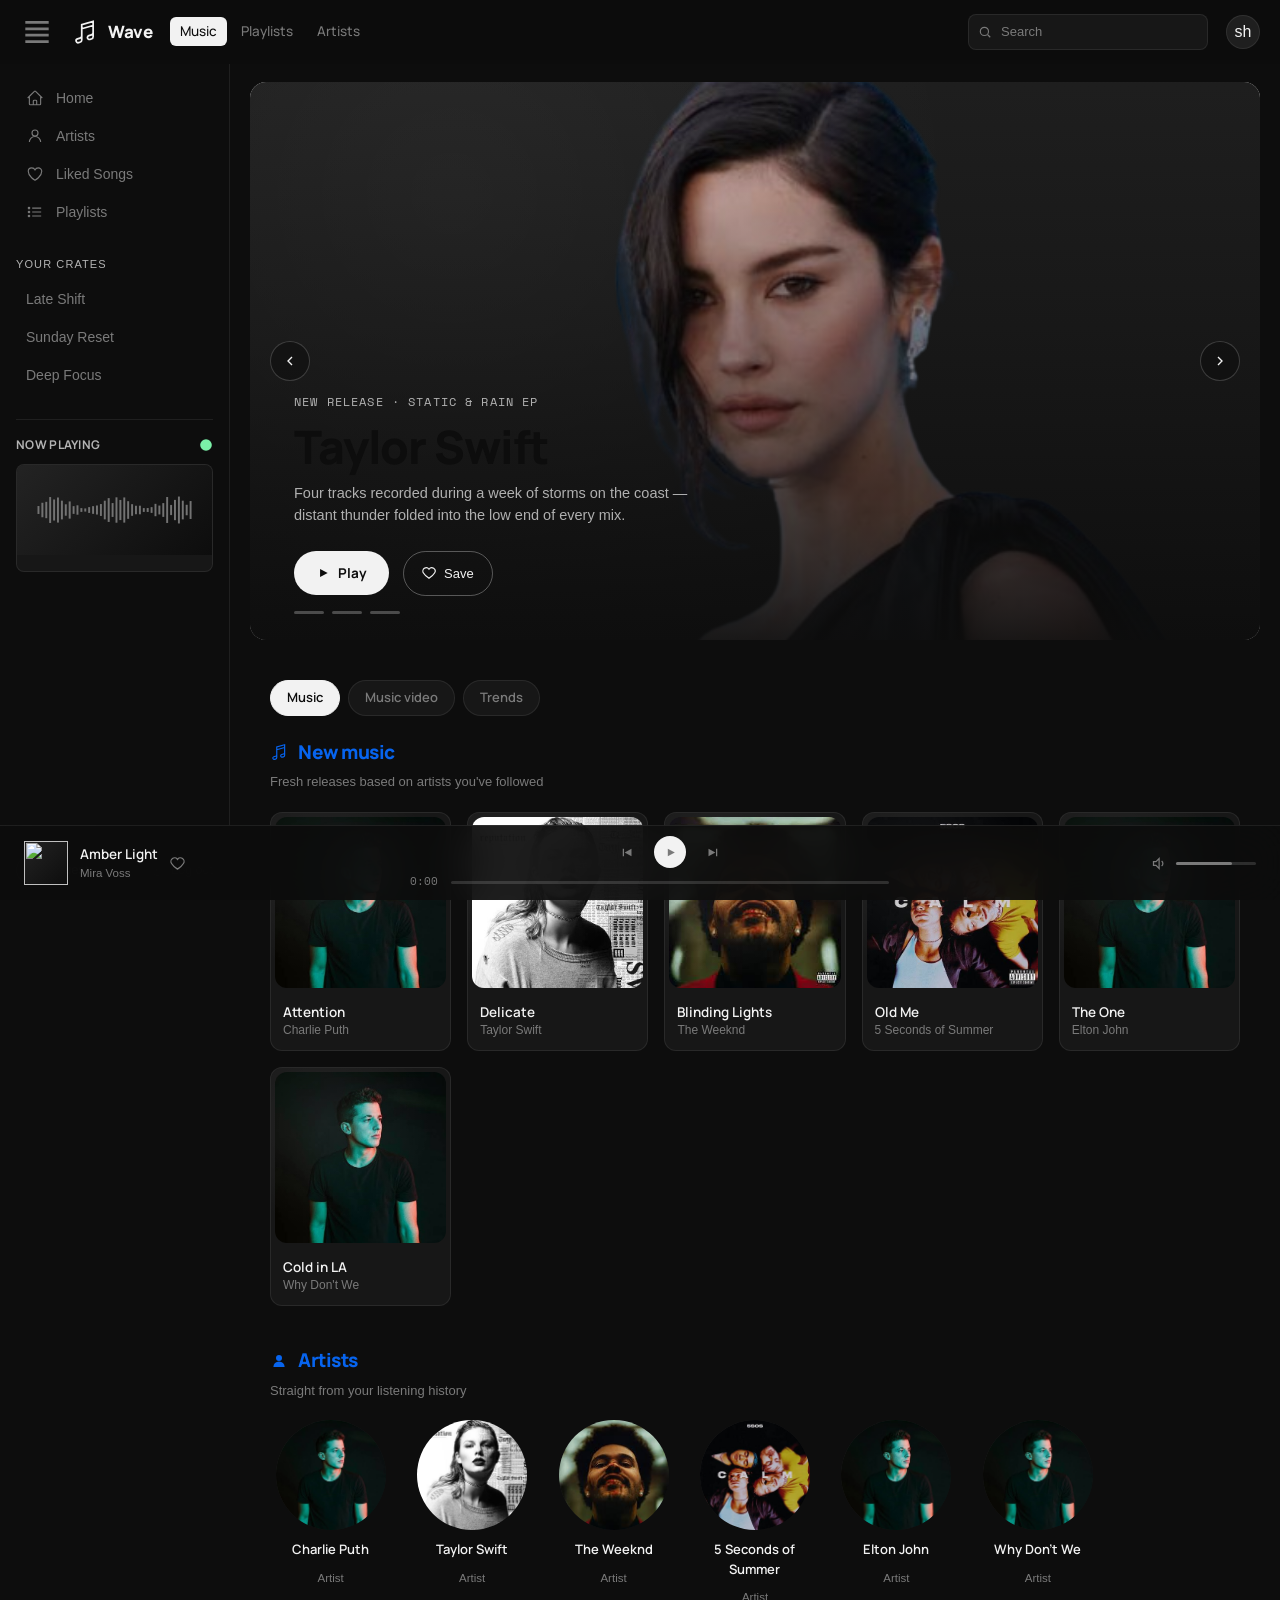
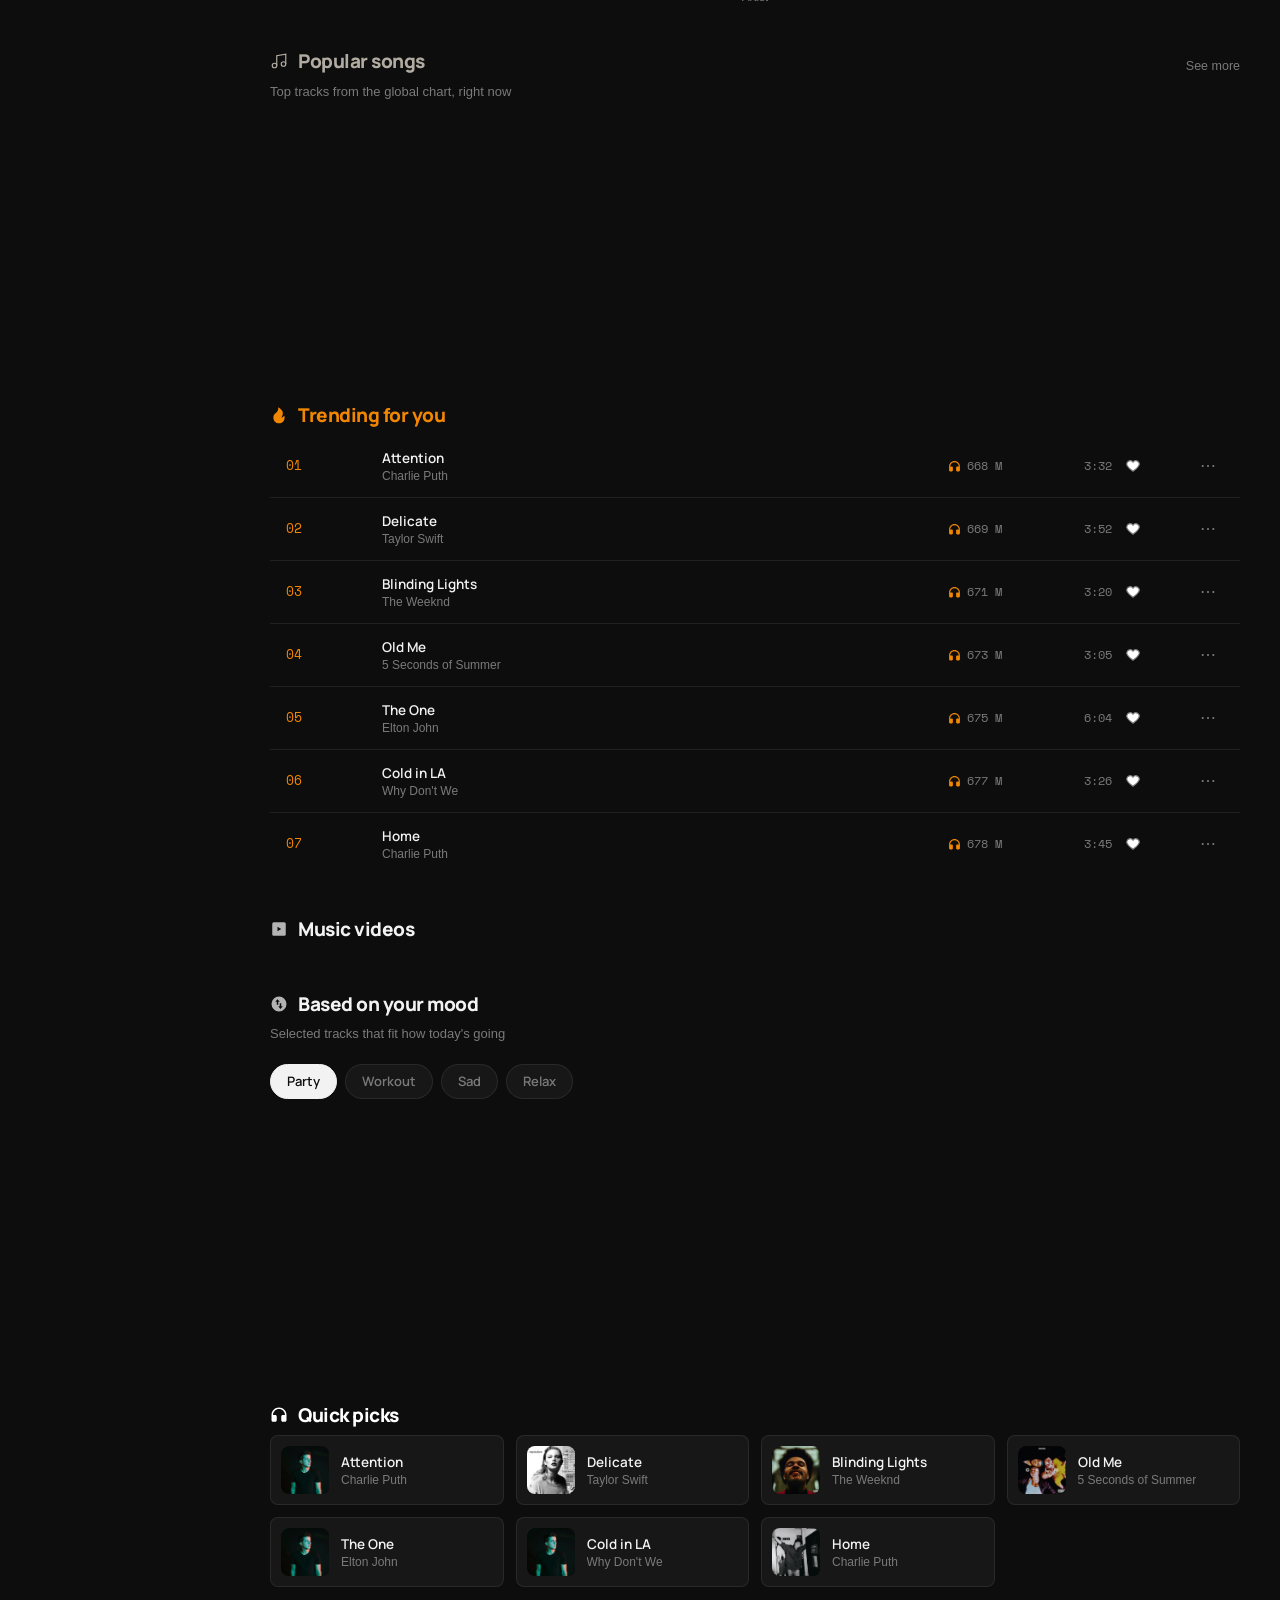
==== index.html @ 9d874ff7 "player bar" ====
<!DOCTYPE html>
<html lang="en">
<head>
<meta charset="UTF-8">
<meta name="viewport" content="width=device-width, initial-scale=1.0">
<title>Wave — music player</title>
<link rel="preconnect" href="https://fonts.googleapis.com">
<link rel="preconnect" href="https://fonts.gstatic.com" crossorigin>
<link href="https://fonts.googleapis.com/css2?family=Manrope:wght@400;500;600;700;800&family=Space+Mono:wght@400;500&display=swap" rel="stylesheet">
<link rel="stylesheet" href="stylesheet/out.css">
</head>
<body>

<header class="topbar" id="topbar">
  <button class="hamburger cursor-pointer" id="hamburger" aria-label="Toggle sidebar">
    <svg viewBox="0 0 24 24" fill="none" stroke="currentColor" stroke-width="2"><path d="M3.75 5.25h16.5m-16.5 4.5h16.5m-16.5 4.5h16.5m-16.5 4.5h16.5"/></svg>
  </button>
  <div class="brand">
    <svg class="brand-mark" viewBox="0 0 24 24" fill="none" stroke="currentColor" stroke-width="1.6"><path d="m9 9 10.5-3m0 6.553v3.75a2.25 2.25 0 0 1-1.632 2.163l-1.32.377a1.803 1.803 0 1 1-.99-3.467l2.31-.66a2.25 2.25 0 0 0 1.632-2.163Zm0 0V2.25L9 5.25v10.303m0 0v3.75a2.25 2.25 0 0 1-1.632 2.163l-1.32.377a1.803 1.803 0 0 1-.99-3.467l2.31-.66A2.25 2.25 0 0 0 9 15.553Z"/></svg>
    <span class="brand-name">Wave</span>
  </div>
  <!-- /////mian navabar -->
  <nav class="main-nav">
       <ul class="w-full h-full flex gap-1">
              <li class="navItems is-active"><a >Music</a></li>
              <li class="navItems"><a >Playlists</a></li>
              <li class="navItems"><a href="#artists" >Artists</a></li>
       </ul>
  </nav>

<!-- /////searchbar  -->
  <div class="searchbar">
    <svg viewBox="0 0 24 24" fill="none" stroke="currentColor" stroke-width="2"><circle cx="11" cy="11" r="7"/><path d="M21 21l-4.3-4.3"/></svg>
    <input type="text" placeholder="Search" id="inp">
  </div>
  <button class="avatar-btn" aria-label="Account">sh</button>
</header>

<div class="app side-collapsed" id="app">
  <aside class="side">
    <nav class="side-nav">
      <a href="#" class="side-item">
        <svg viewBox="0 0 24 24" fill="none" stroke="currentColor" stroke-width="1.5"><path d="m2.25 12 8.954-8.955c.44-.439 1.152-.439 1.591 0L21.75 12M4.5 9.75v10.125c0 .621.504 1.125 1.125 1.125H9.75v-4.875c0-.621.504-1.125 1.125-1.125h2.25c.621 0 1.125.504 1.125 1.125V21h4.125c.621 0 1.125-.504 1.125-1.125V9.75M8.25 21h8.25"/></svg>
        Home
      </a>
      <a href="#artists" class="side-item">
        <svg viewBox="0 0 24 24" fill="none" stroke="currentColor" stroke-width="1.5"><circle cx="12" cy="8" r="4"/><path d="M4.5 20.1a7.5 7.5 0 0115 0"/></svg>
        Artists
      </a>
      <a href="#" class="side-item">
        <svg viewBox="0 0 24 24" fill="none" stroke="currentColor" stroke-width="1.5"><path d="M21 8.25c0-2.485-2.099-4.5-4.688-4.5-1.935 0-3.597 1.126-4.312 2.733-.715-1.607-2.377-2.733-4.313-2.733C5.1 3.75 3 5.765 3 8.25c0 7.22 9 12 9 12s9-4.78 9-12Z"/></svg>
        Liked songs
      </a>
      <a href="#" class="side-item">
        <svg viewBox="0 0 24 24" fill="none" stroke="currentColor" stroke-width="1.5"><path d="M8.25 6.75h12M8.25 12h12m-12 5.25h12"/><circle cx="4" cy="6.75" r="1"/><circle cx="4" cy="12" r="1"/><circle cx="4" cy="17.25" r="1"/></svg>
        Playlists
      </a>
    </nav>

    <div>
      <div class="side-label">Your crates</div>
      <nav class="side-nav">
        <a href="#" class="side-item">Late Shift</a>
        <a href="#" class="side-item">Sunday Reset</a>
        <a href="#" class="side-item">Deep Focus</a>
      </nav>
    </div>

    <div class="nowPlaying">
      <div class="nowPlaying-head">
        <span>Now playing</span>
        <svg viewBox="0 0 24 24" fill="currentColor" class="status"><circle cx="12" cy="12" r="10"/></svg>
      </div>
      <div class="nowPlaying-card">
        <figure class="nowPlaying-cover cover-1 ">
              <div class="gif">
                     <img src="images/playGif.gif" alt="" class="w-full h-full">
              </div>
              <!-- now playing im goes here -->
        </figure>
        <div class="nowPlaying-caption">
          <div class="caption-track" id="nowPlaying-track"></div>
          <div class="caption-artist" id="nowPlaying-artist"></div>
        </div>
      </div>
    </div>

    <div class="account-row">
      <div class="account-user"><span class="account-dot"></span> Guest</div>
      <button class="logout-btn">
        <svg viewBox="0 0 24 24" fill="none" stroke="currentColor" stroke-width="1.5"><path d="M15.75 9V5.25A2.25 2.25 0 0013.5 3h-6a2.25 2.25 0 00-2.25 2.25v13.5A2.25 2.25 0 007.5 21h6a2.25 2.25 0 002.25-2.25V15M12 9l-3 3m0 0 3 3m-3-3h12.75"/></svg>
        Log out
      </button>
    </div>
  </aside>

  <div class="content">

    <!-- HERO SLIDER #^%$$&%*^&()(*&^%$#@875847906498683045893859543#$#$#$#%$#$%#%$#%$#$%#$%#%$#$%#%$#%$#%##%$#%$#$%$%$%$^%$^%^) -->
    <section class="hero" id="hero" aria-roledescription="carousel">
      <div class="slide is-active" data-slide="0">
        <figure class="slide-art">
              <img class="artImg">
        </figure>
        <div class="slide-body">
          <div class="slide-eyebrow">Featured · Nocturne Sessions</div>
          <h1 class="slide-title">Mira Voss</h1>
          <p class="slide-desc">Six tracks built for the hour after everyone else has gone quiet — warm synth pads, tape hiss, and a voice that barely rises above a whisper.</p>
          <div class="slide-actions">
            <button class="slide-play" data-play-hero="0">
              <svg viewBox="0 0 24 24" fill="currentColor"><path d="M7 5l13 7-13 7z"/></svg>
              Play
            </button>
            <button class="slide-secondary">
              <svg viewBox="0 0 24 24" fill="none" stroke="currentColor" stroke-width="2"><path d="M12 21s-7-4.6-9.5-9A5.5 5.5 0 0112 5.5 5.5 5.5 0 0121.5 12c-2.5 4.4-9.5 9-9.5 9z"/></svg>
              Save
            </button>
          </div>
        </div>
      </div>

      <div class="slide" data-slide="1">
        <figure class="slide-art">
              <img class="artImg">
        </figure>
        <div class="slide-body">
          <div class="slide-eyebrow">New release · Static &amp; Rain EP</div>
          <h1 class="slide-title">Hollow Coast</h1>
          <p class="slide-desc">Four tracks recorded during a week of storms on the coast — distant thunder folded into the low end of every mix.</p>
          <div class="slide-actions">
            <button class="slide-play" data-play-hero="1">
              <svg viewBox="0 0 24 24" fill="currentColor"><path d="M7 5l13 7-13 7z"/></svg>
              Play
            </button>
            <button class="slide-secondary">
              <svg viewBox="0 0 24 24" fill="none" stroke="currentColor" stroke-width="2"><path d="M12 21s-7-4.6-9.5-9A5.5 5.5 0 0112 5.5 5.5 5.5 0 0121.5 12c-2.5 4.4-9.5 9-9.5 9z"/></svg>
              Save
            </button>
          </div>
        </div>
      </div>

      <div class="slide" data-slide="2">
        <figure class="slide-art">
                <img class="artImg" src="" alt="">
        </figure>
        <div class="slide-body">
          <div class="slide-eyebrow">Charting · Slow Burn</div>
          <h1 class="slide-title">Juno Prentice</h1>
          <p class="slide-desc">Three weeks at the top of the late-night chart, carried by a chorus built entirely from a single held note.</p>
          <div class="slide-actions">
            <button class="slide-play" data-play-hero="2">
              <svg viewBox="0 0 24 24" fill="currentColor"><path d="M7 5l13 7-13 7z"/></svg>
              Play
            </button>
            <button class="slide-secondary">
              <svg viewBox="0 0 24 24" fill="none" stroke="currentColor" stroke-width="2"><path d="M12 21s-7-4.6-9.5-9A5.5 5.5 0 0112 5.5 5.5 5.5 0 0121.5 12c-2.5 4.4-9.5 9-9.5 9z"/></svg>
              Save
            </button>
          </div>
        </div>
      </div>

      <button class="slider-arrow prev" id="slide-prev" aria-label="Previous slide">
        <svg viewBox="0 0 24 24" fill="none" stroke="currentColor" stroke-width="2"><path d="M15 18l-6-6 6-6"/></svg>
      </button>
      <button class="slider-arrow next" id="slide-next" aria-label="Next slide">
        <svg viewBox="0 0 24 24" fill="none" stroke="currentColor" stroke-width="2"><path d="M9 18l6-6-6-6"/></svg>
      </button>

      <div class="slider-dots" id="slide-dots"></div>
    </section>

    <!-- NEW MUSIC _+_+_+_+_+_+_+_++_+_+_++_+_+_+_+_+)_()&(&*)_(*)(^*&*)_^*&  _+_+_+_+_+_+_+_++_+_+_++_+_+_+_+_+)_()&(&*)_(*)(^*&*)_^*& -->
    <section class="sec" id="newMusic">
      <div class="chip-row">
        <button class="chip is-active">Music</button>
        <button class="chip">Music video</button>
        <button class="chip">Trends</button>
      </div>
      <div class="sec-head">
        <h2 class="sec-title text-[#0764EE]">
          <svg viewBox="0 0 24 24" fill="none" stroke="#0764EE" stroke-width="1.6"><path d="m9 9 10.5-3m0 6.553v3.75a2.25 2.25 0 0 1-1.632 2.163l-1.32.377a1.803 1.803 0 1 1-.99-3.467l2.31-.66a2.25 2.25 0 0 0 1.632-2.163Zm0 0V2.25L9 5.25v10.303m0 0v3.75a2.25 2.25 0 0 1-1.632 2.163l-1.32.377a1.803 1.803 0 0 1-.99-3.467l2.31-.66A2.25 2.25 0 0 0 9 15.553Z"/></svg>
          New music
        </h2>
      </div>
      <p class="sec-sub">Fresh releases based on artists you've followed</p>
      <div class="grid-cards" id="newMusicGrid"></div>
    </section>

    <!--ARTISTS  _+_+_+_+_+_+_+_++_+_+_++_+_+_+_+_+)_()&(&*)_(*)(^*&*)_^*&  _+_+_+_+_+_+_+_++_+_+_++_+_+_+_+_+)_()&(&*)_(*)(^*&*)_^*& -->
    <section class="sec" id="artists">
      <div class="sec-head">
        <h2 class="sec-title text-[#0764EE]">
          <svg viewBox="0 0 24 24" fill="#0764EE"><circle cx="12" cy="8" r="4"/><path d="M4.5 20.1a7.5 7.5 0 0115 0"/></svg>
          Artists
        </h2>
      </div>
      <p class="sec-sub">Straight from your listening history</p>
      <div class="artist-grid" id="artistGrid"></div>
    </section>

    <!-- POPULAR SONGS _+_+_+_+_+_+_+_++_+_+_++_+_+_+_+_+)_()&(&*)_(*)(^*&*)_^*&  _+_+_+_+_+_+_+_++_+_+_++_+_+_+_+_+)_()&(&*)_(*)(^*&*)_^*& -->
    <section class="sec" id="popularSong">
      <div class="sec-head">
        <h2 class="sec-title text-[#B1ABA1]">
          <svg viewBox="0 0 24 24" fill="none" stroke="#B1ABA1" stroke-width="1.6"><path d="M9 18V5l12-2v13"/><circle cx="6" cy="18" r="3"/><circle cx="18" cy="16" r="3"/></svg>
          Popular songs
        </h2>
        <button class="see-more" id="seeMoreBtn">See more</button>
      </div>
      <p class="sec-sub">Top tracks from the global chart, right now</p>
      <div class="grid-cards" id="popularGrid"></div>
    </section>

    <!-- TRENDING _+_+_+_+_+_+_+_++_+_+_++_+_+_+_+_+)_()&(&*)_(*)(^*&*)_^*&  _+_+_+_+_+_+_+_++_+_+_++_+_+_+_+_+)_()&(&*)_(*)(^*&*)_^*& -->
    <section class="sec" id="trendingSongs">
      <div class="sec-head">
        <h2 class="sec-title text-[#F18602]">
          <svg viewBox="0 0 24 24" fill="#F18602"><path d="M12 23C16.1 23 19.5 19.6 19.5 15.5c0-.9-.2-1.6-.5-2.5-1.7 1.6-3 2.5-3.8 2.5 4-7 1.8-10-4.2-14 .5 5-2.8 7.3-4.1 8.5C5.4 11.4 4.5 13.3 4.5 15.5 4.5 19.6 7.9 23 12 23z"/></svg>
          Trending for you
        </h2>
      </div>
      <div class="trend-list" id="trendList"></div>
    </section>

    <!-- VIDEOS  _+_+_+_+_+_+_+_++_+_+_++_+_+_+_+_+)_()&(&*)_(*)(^*&*)_^*&  _+_+_+_+_+_+_+_++_+_+_++_+_+_+_+_+)_()&(&*)_(*)(^*&*)_^*&  -->
    <section class="sec" id="videos">
      <div class="sec-head">
        <h2 class="sec-title">
          <svg viewBox="0 0 24 24" fill="currentColor"><rect x="3" y="3" width="18" height="18" rx="2"/><path d="M10 9l5 3-5 3z" fill="var(--color-ink)"/></svg>
          Music videos
        </h2>
      </div>
      <div class="grid-cards" id="videoGrid"></div>
    </section>

    <!--  MOOD  _+_+_+_+_+_+_+_++_+_+_++_+_+_+_+_+)_()&(&*)_(*)(^*&*)_^*&  _+_+_+_+_+_+_+_++_+_+_++_+_+_+_+_+)_()&(&*)_(*)(^*&*)_^*& -->
    <section class="sec" id="moodBased">
      <div class="sec-head">
        <h2 class="sec-title">
          <svg viewBox="0 0 24 24" fill="currentColor"><path d="M12 22a10 10 0 100-20 10 10 0 000 20zM7 9l3-3.5L13 9h-2v4H9V9H7zm10 6l-3 3.5L11 15h2v-4h2v4h2z"/></svg>
          Based on your mood
        </h2>
      </div>
      <p class="sec-sub">Selected tracks that fit how today's going</p>
      <div class="chip-row">
        <button class="chip is-active">Party</button>
        <button class="chip">Workout</button>
        <button class="chip">Sad</button>
        <button class="chip">Relax</button>
      </div>
      <div class="grid-cards" id="moodGrid"></div>
    </section>

    <!--  QUICK PICKS  _+_+_+_+_+_+_+_++_+_+_++_+_+_+_+_+)_()&(&*)_(*)(^*&*)_^*&  _+_+_+_+_+_+_+_++_+_+_++_+_+_+_+_+)_()&(&*)_(*)(^*&*)_^*& -->
    <section class="sec" id="quickPicks">
      <div class="sec-head">
        <h2 class="sec-title text-white">
          <svg viewBox="0 0 24 24" fill="white"><path d="M12 4C7.6 4 4 7.6 4 12H7c1.1 0 2 .9 2 2v5c0 1.1-.9 2-2 2H4c-1.1 0-2-.9-2-2v-7C2 6.5 6.5 2 12 2s10 4.5 10 10v7c0 1.1-.9 2-2 2h-3c-1.1 0-2-.9-2-2v-5c0-1.1.9-2 2-2h3c0-4.4-3.6-8-8-8z"/></svg>
          Quick picks
        </h2>
      </div>
      <div class="pick-row" id="pickRow"></div>
    </section>

    <!-- ================= ALBUMS ================= -->
    <!-- <section class="sec" id="albums" style="padding-bottom:2.5rem;">
      <div class="sec-head">
        <h2 class="sec-title">
          <svg viewBox="0 0 24 24" fill="currentColor"><circle cx="12" cy="12" r="10"/><circle cx="12" cy="12" r="3" fill="var(--color-ink)"/></svg>
          Albums for you
        </h2>
      </div>
      <div class="hscroll" id="albumRow"></div>
    </section> -->


    <!-- ////////search section  _+_+_+_+_+_+_+_++_+_+_++_+_+_+_+_+)_()&(&*)_(*)(^*&*)_^*&  _+_+_+_+_+_+_+_++_+_+_++_+_+_+_+_+)_()&(&*)_(*)(^*&*)_^*&  -->
    <section class="sec" id="searchSection">
        <div class="sec-head">
    <h2 class="sec-title">Search results</h2>
  </div>
  <div class="grid-cards" id="searchSectionGrid"></div>
    </section>
  </div>
</div>

<!-- PLAYER BAR  _+_+_+_+_+_+_+_++_+_+_++_+_+_+_+_+)_()&(&*)_(*)(^*&*)_^*&  _+_+_+_+_+_+_+_++_+_+_++_+_+_+_+_+)_()&(&*)_(*)(^*&*)_^*& -->
<div class="player-bar">
  <div class="pb-track">
    <figure class="pb-cover cover-1" id="pb-cover">
       <img src="" alt="" class="w-full h-full object-cover" id="playerImg">
    </figure>
    <div class="pb-meta">
      <div class="pb-title" id="pb-title">Amber Light</div>
      <div class="pb-artist" id="pb-artist">Mira Voss</div>
    </div>
    <button class="pb-like" id="pb-like" aria-label="Like">
      <svg viewBox="0 0 24 24" fill="none" stroke="currentColor" stroke-width="2"><path d="M12 21s-7-4.6-9.5-9A5.5 5.5 0 0112 5.5 5.5 5.5 0 0121.5 12c-2.5 4.4-9.5 9-9.5 9z"/></svg>
    </button>
  </div>

  <div class="pb-center">
    <div class="pb-buttons">
      <button id="pb-prev" aria-label="Previous"><svg viewBox="0 0 24 24" fill="currentColor"><path d="M6 6h2v12H6zM20 6L9 12l11 6z"/></svg></button>
      <button class="pb-play" id="pb-play" aria-label="Play"><svg id="pb-play-icon" viewBox="0 0 24 24" fill="currentColor"><path d="M7 5l13 7-13 7z"/></svg></button>
      <button id="pb-next" aria-label="Next"><svg viewBox="0 0 24 24" fill="currentColor"><path d="M18 6h-2v12h2zM4 6l11 6L4 18z"/></svg></button>
    </div>
    <!-- //seek bar  -->
    <div class="pb-seek">
      <span class="pb-time" id="pb-elapsed">0:00</span>
      <div class="pb-bar" id="pb-bar"><div class="pb-bar-fill" id="pb-bar-fill"></div></div>
      <span class="pb-time end" id="pb-duration"></span>
    </div>
  </div>

  <div class="pb-volume">
    <svg viewBox="0 0 24 24" fill="none" stroke="currentColor" stroke-width="2"><path d="M4 9v6h4l5 5V4L8 9z"/><path d="M17 8a5 5 0 010 8"/></svg>
    <div class="pb-vol-bar" id="vol-bar"><div class="pb-vol-fill" id="vol-fill"></div></div>
  </div>
</div>

<script src="js/script.js"></script>
</body>
</html>
---- stylesheet/out.css ----
/*! tailwindcss v4.2.2 | MIT License | https://tailwindcss.com */
@layer properties;
@layer theme, base, components, utilities;
@layer theme {
  :root, :host {
    --font-sans: ui-sans-serif, system-ui, sans-serif, "Apple Color Emoji",
      "Segoe UI Emoji", "Segoe UI Symbol", "Noto Color Emoji";
    --font-mono: "Space Mono", monospace;
    --color-green-300: oklch(87.1% 0.15 154.449);
    --color-gray-800: oklch(27.8% 0.033 256.848);
    --color-black: #000;
    --color-white: #fff;
    --spacing: 0.25rem;
    --text-xs: 0.75rem;
    --text-xs--line-height: calc(1 / 0.75);
    --text-sm: 0.875rem;
    --text-sm--line-height: calc(1.25 / 0.875);
    --font-weight-medium: 500;
    --font-weight-semibold: 600;
    --font-weight-bold: 700;
    --font-weight-extrabold: 800;
    --tracking-tight: -0.025em;
    --tracking-wide: 0.025em;
    --tracking-widest: 0.1em;
    --radius-md: 0.375rem;
    --radius-lg: 0.5rem;
    --radius-xl: 0.75rem;
    --radius-2xl: 1rem;
    --ease-in-out: cubic-bezier(0.4, 0, 0.2, 1);
    --blur-xl: 24px;
    --default-font-family: var(--font-sans);
    --default-mono-font-family: var(--font-mono);
    --color-ink: #0d0d0d;
    --color-panel: #171717;
    --color-panel-2: #1f1f1f;
    --color-paper: #f2f2f2;
    --color-mist: #b3b3b3;
    --color-fog: #7a7a7a;
  }
}
@layer base {
  *, ::after, ::before, ::backdrop, ::file-selector-button {
    box-sizing: border-box;
    margin: 0;
    padding: 0;
    border: 0 solid;
  }
  html, :host {
    line-height: 1.5;
    -webkit-text-size-adjust: 100%;
    tab-size: 4;
    font-family: var(--default-font-family, ui-sans-serif, system-ui, sans-serif, "Apple Color Emoji", "Segoe UI Emoji", "Segoe UI Symbol", "Noto Color Emoji");
    font-feature-settings: var(--default-font-feature-settings, normal);
    font-variation-settings: var(--default-font-variation-settings, normal);
    -webkit-tap-highlight-color: transparent;
  }
  hr {
    height: 0;
    color: inherit;
    border-top-width: 1px;
  }
  abbr:where([title]) {
    -webkit-text-decoration: underline dotted;
    text-decoration: underline dotted;
  }
  h1, h2, h3, h4, h5, h6 {
    font-size: inherit;
    font-weight: inherit;
  }
  a {
    color: inherit;
    -webkit-text-decoration: inherit;
    text-decoration: inherit;
  }
  b, strong {
    font-weight: bolder;
  }
  code, kbd, samp, pre {
    font-family: var(--default-mono-font-family, ui-monospace, SFMono-Regular, Menlo, Monaco, Consolas, "Liberation Mono", "Courier New", monospace);
    font-feature-settings: var(--default-mono-font-feature-settings, normal);
    font-variation-settings: var(--default-mono-font-variation-settings, normal);
    font-size: 1em;
  }
  small {
    font-size: 80%;
  }
  sub, sup {
    font-size: 75%;
    line-height: 0;
    position: relative;
    vertical-align: baseline;
  }
  sub {
    bottom: -0.25em;
  }
  sup {
    top: -0.5em;
  }
  table {
    text-indent: 0;
    border-color: inherit;
    border-collapse: collapse;
  }
  :-moz-focusring {
    outline: auto;
  }
  progress {
    vertical-align: baseline;
  }
  summary {
    display: list-item;
  }
  ol, ul, menu {
    list-style: none;
  }
  img, svg, video, canvas, audio, iframe, embed, object {
    display: block;
    vertical-align: middle;
  }
  img, video {
    max-width: 100%;
    height: auto;
  }
  button, input, select, optgroup, textarea, ::file-selector-button {
    font: inherit;
    font-feature-settings: inherit;
    font-variation-settings: inherit;
    letter-spacing: inherit;
    color: inherit;
    border-radius: 0;
    background-color: transparent;
    opacity: 1;
  }
  :where(select:is([multiple], [size])) optgroup {
    font-weight: bolder;
  }
  :where(select:is([multiple], [size])) optgroup option {
    padding-inline-start: 20px;
  }
  ::file-selector-button {
    margin-inline-end: 4px;
  }
  ::placeholder {
    opacity: 1;
  }
  @supports (not (-webkit-appearance: -apple-pay-button))  or (contain-intrinsic-size: 1px) {
    ::placeholder {
      color: currentcolor;
      @supports (color: color-mix(in lab, red, red)) {
        color: color-mix(in oklab, currentcolor 50%, transparent);
      }
    }
  }
  textarea {
    resize: vertical;
  }
  ::-webkit-search-decoration {
    -webkit-appearance: none;
  }
  ::-webkit-date-and-time-value {
    min-height: 1lh;
    text-align: inherit;
  }
  ::-webkit-datetime-edit {
    display: inline-flex;
  }
  ::-webkit-datetime-edit-fields-wrapper {
    padding: 0;
  }
  ::-webkit-datetime-edit, ::-webkit-datetime-edit-year-field, ::-webkit-datetime-edit-month-field, ::-webkit-datetime-edit-day-field, ::-webkit-datetime-edit-hour-field, ::-webkit-datetime-edit-minute-field, ::-webkit-datetime-edit-second-field, ::-webkit-datetime-edit-millisecond-field, ::-webkit-datetime-edit-meridiem-field {
    padding-block: 0;
  }
  ::-webkit-calendar-picker-indicator {
    line-height: 1;
  }
  :-moz-ui-invalid {
    box-shadow: none;
  }
  button, input:where([type="button"], [type="reset"], [type="submit"]), ::file-selector-button {
    appearance: button;
  }
  ::-webkit-inner-spin-button, ::-webkit-outer-spin-button {
    height: auto;
  }
  [hidden]:where(:not([hidden="until-found"])) {
    display: none !important;
  }
}
@layer utilities {
  .relative {
    position: relative;
  }
  .static {
    position: static;
  }
  .end {
    inset-inline-end: var(--spacing);
  }
  .right-0 {
    right: calc(var(--spacing) * 0);
  }
  .bottom-0 {
    bottom: calc(var(--spacing) * 0);
  }
  .container {
    width: 100%;
    @media (width >= 40rem) {
      max-width: 40rem;
    }
    @media (width >= 48rem) {
      max-width: 48rem;
    }
    @media (width >= 64rem) {
      max-width: 64rem;
    }
    @media (width >= 80rem) {
      max-width: 80rem;
    }
    @media (width >= 96rem) {
      max-width: 96rem;
    }
  }
  .flex {
    display: flex;
  }
  .size-6 {
    width: calc(var(--spacing) * 6);
    height: calc(var(--spacing) * 6);
  }
  .h-full {
    height: 100%;
  }
  .w-full {
    width: 100%;
  }
  .translate-0 {
    --tw-translate-x: calc(var(--spacing) * 0);
    --tw-translate-y: calc(var(--spacing) * 0);
    translate: var(--tw-translate-x) var(--tw-translate-y);
  }
  .cursor-pointer {
    cursor: pointer;
  }
  .items-center {
    align-items: center;
  }
  .justify-center {
    justify-content: center;
  }
  .gap-1 {
    gap: calc(var(--spacing) * 1);
  }
  .overflow-hidden {
    overflow: hidden;
  }
  .rounded-full {
    border-radius: calc(infinity * 1px);
  }
  .rounded-lg {
    border-radius: var(--radius-lg);
  }
  .rounded-none {
    border-radius: 0;
  }
  .rounded-xl {
    border-radius: var(--radius-xl);
  }
  .bg-black\/80 {
    background-color: color-mix(in srgb, #000 80%, transparent);
    @supports (color: color-mix(in lab, red, red)) {
      background-color: color-mix(in oklab, var(--color-black) 80%, transparent);
    }
  }
  .bg-ink\/80 {
    background-color: color-mix(in srgb, #0d0d0d 80%, transparent);
    @supports (color: color-mix(in lab, red, red)) {
      background-color: color-mix(in oklab, var(--color-ink) 80%, transparent);
    }
  }
  .object-cover {
    object-fit: cover;
  }
  .text-\[\#0764EE\] {
    color: #0764EE;
  }
  .text-\[\#B1ABA1\] {
    color: #B1ABA1;
  }
  .text-\[\#F18602\] {
    color: #F18602;
  }
  .text-white {
    color: var(--color-white);
  }
}
@layer base {
  @font-face {
    font-family: "Manrope";
    src: local("Manrope");
  }
  @font-face {
    font-family: "Space Mono";
    src: local("Space Mono");
  }
  body {
    font-family: "Manrope", sans-serif;
    background-color: var(--color-ink);
    color: var(--color-paper);
  }
}
@layer utilities {
  .row {
    display: flex;
    width: 100%;
    flex-wrap: wrap;
  }
}
@layer components {
  .topbar {
    position: fixed;
    top: calc(var(--spacing) * 0);
    left: calc(var(--spacing) * 0);
    z-index: 100;
    display: flex;
    height: calc(var(--spacing) * 16);
    width: 100%;
    align-items: center;
    gap: calc(var(--spacing) * 4.5);
    border-bottom-style: var(--tw-border-style);
    border-bottom-width: 1px;
    border-color: transparent;
    background-color: color-mix(in srgb, #0d0d0d 70%, transparent);
    @supports (color: color-mix(in lab, red, red)) {
      background-color: color-mix(in oklab, var(--color-ink) 70%, transparent);
    }
    padding-inline: calc(var(--spacing) * 5);
    --tw-backdrop-blur: blur(var(--blur-xl));
    -webkit-backdrop-filter: var(--tw-backdrop-blur,) var(--tw-backdrop-brightness,) var(--tw-backdrop-contrast,) var(--tw-backdrop-grayscale,) var(--tw-backdrop-hue-rotate,) var(--tw-backdrop-invert,) var(--tw-backdrop-opacity,) var(--tw-backdrop-saturate,) var(--tw-backdrop-sepia,);
    backdrop-filter: var(--tw-backdrop-blur,) var(--tw-backdrop-brightness,) var(--tw-backdrop-contrast,) var(--tw-backdrop-grayscale,) var(--tw-backdrop-hue-rotate,) var(--tw-backdrop-invert,) var(--tw-backdrop-opacity,) var(--tw-backdrop-saturate,) var(--tw-backdrop-sepia,);
    --tw-duration: 200ms;
    transition-duration: 200ms;
  }
  .topbar.is-scrolled {
    border-color: color-mix(in srgb, #fff 8%, transparent);
    @supports (color: color-mix(in lab, red, red)) {
      border-color: color-mix(in oklab, var(--color-white) 8%, transparent);
    }
    background-color: color-mix(in srgb, oklch(27.8% 0.033 256.848) 10%, transparent);
    @supports (color: color-mix(in lab, red, red)) {
      background-color: color-mix(in oklab, var(--color-gray-800) 10%, transparent);
    }
  }
  .brand {
    display: flex;
    flex-shrink: 0;
    align-items: center;
    gap: calc(var(--spacing) * 2.5);
  }
  .brand-mark {
    height: calc(var(--spacing) * 6.5);
    width: calc(var(--spacing) * 6.5);
    color: var(--color-paper);
  }
  .brand-name {
    font-size: 17px;
    --tw-font-weight: var(--font-weight-extrabold);
    font-weight: var(--font-weight-extrabold);
    --tw-tracking: var(--tracking-tight);
    letter-spacing: var(--tracking-tight);
  }
  .hamburger {
    display: flex;
    height: calc(var(--spacing) * 8.5);
    width: calc(var(--spacing) * 8.5);
    align-items: center;
    justify-content: center;
    border-radius: var(--radius-lg);
    color: var(--color-fog);
    --tw-duration: 150ms;
    transition-duration: 150ms;
    &:hover {
      @media (hover: hover) {
        background-color: color-mix(in srgb, #fff 6%, transparent);
        @supports (color: color-mix(in lab, red, red)) {
          background-color: color-mix(in oklab, var(--color-white) 6%, transparent);
        }
      }
    }
    &:hover {
      @media (hover: hover) {
        color: var(--color-paper);
      }
    }
  }
  .main-nav {
    display: none;
    align-items: center;
    justify-content: flex-start;
    @media (width >= 48rem) {
      display: flex;
    }
  }
  .navItems {
    cursor: pointer;
    border-radius: var(--radius-md);
    padding-inline: calc(var(--spacing) * 2.5);
    padding-block: calc(var(--spacing) * 1);
    font-size: 13.5px;
    --tw-font-weight: var(--font-weight-medium);
    font-weight: var(--font-weight-medium);
    color: var(--color-fog);
    &:hover {
      @media (hover: hover) {
        background-color: color-mix(in srgb, #fff 6%, transparent);
        @supports (color: color-mix(in lab, red, red)) {
          background-color: color-mix(in oklab, var(--color-white) 6%, transparent);
        }
      }
    }
    &:hover {
      @media (hover: hover) {
        color: var(--color-paper);
      }
    }
  }
  .is-active {
    background-color: var(--color-paper);
    color: var(--color-ink);
  }
  .searchbar {
    position: relative;
    margin-left: auto;
    display: none;
    width: calc(var(--spacing) * 60);
    @media (width >= 48rem) {
      display: block;
    }
  }
  .searchbar svg {
    position: absolute;
    top: calc(1 / 2 * 100%);
    left: calc(var(--spacing) * 2.5);
    height: calc(var(--spacing) * 3.5);
    width: calc(var(--spacing) * 3.5);
    --tw-translate-y: calc(calc(1 / 2 * 100%) * -1);
    translate: var(--tw-translate-x) var(--tw-translate-y);
    color: var(--color-fog);
  }
  .searchbar input {
    height: calc(var(--spacing) * 9);
    width: 100%;
    border-radius: var(--radius-lg);
    border-style: var(--tw-border-style);
    border-width: 1px;
    border-color: color-mix(in srgb, #fff 8%, transparent);
    @supports (color: color-mix(in lab, red, red)) {
      border-color: color-mix(in oklab, var(--color-white) 8%, transparent);
    }
    background-color: var(--color-panel);
    padding-right: calc(var(--spacing) * 3);
    padding-left: calc(var(--spacing) * 8);
    font-size: 13px;
    color: var(--color-paper);
    --tw-outline-style: none;
    outline-style: none;
    &::placeholder {
      color: var(--color-fog);
    }
    &:focus {
      border-color: color-mix(in srgb, #fff 25%, transparent);
      @supports (color: color-mix(in lab, red, red)) {
        border-color: color-mix(in oklab, var(--color-white) 25%, transparent);
      }
    }
  }
  .avatar-btn {
    height: calc(var(--spacing) * 8.5);
    width: calc(var(--spacing) * 8.5);
    flex-shrink: 0;
    border-radius: calc(infinity * 1px);
    border-style: var(--tw-border-style);
    border-width: 1px;
    border-color: color-mix(in srgb, #fff 8%, transparent);
    @supports (color: color-mix(in lab, red, red)) {
      border-color: color-mix(in oklab, var(--color-white) 8%, transparent);
    }
    background-color: var(--color-panel-2);
  }
  .app {
    display: flex;
    min-height: 100vh;
    padding-top: calc(var(--spacing) * 16);
  }
  .side {
    position: sticky;
    top: calc(var(--spacing) * 16);
    display: flex;
    height: calc(100vh - 64px);
    width: calc(var(--spacing) * 57.5);
    flex-shrink: 0;
    flex-direction: column;
    gap: calc(var(--spacing) * 6.5);
    border-right-style: var(--tw-border-style);
    border-right-width: 1px;
    border-color: color-mix(in srgb, #fff 8%, transparent);
    @supports (color: color-mix(in lab, red, red)) {
      border-color: color-mix(in oklab, var(--color-white) 8%, transparent);
    }
    padding: calc(var(--spacing) * 4);
    --tw-duration: 300ms;
    transition-duration: 300ms;
    --tw-ease: var(--ease-in-out);
    transition-timing-function: var(--ease-in-out);
  }
  .app.side-collapsed .side {
    margin-left: calc(var(--spacing) * -57.5);
    opacity: 0%;
  }
  @media (max-width: 900px) {
    .side {
      position: fixed;
      left: calc(var(--spacing) * 0);
      z-index: 90;
      margin-left: calc(var(--spacing) * -57.5);
      background-color: var(--color-ink);
      opacity: 0%;
    }
    .app.side-collapsed .side {
      margin-left: calc(var(--spacing) * 0);
      opacity: 100%;
    }
  }
  .side-nav {
    display: flex;
    flex-direction: column;
    gap: calc(var(--spacing) * 0.5);
  }
  .side-item {
    display: flex;
    align-items: center;
    gap: calc(var(--spacing) * 3);
    border-radius: var(--radius-lg);
    padding-inline: calc(var(--spacing) * 2.5);
    padding-block: calc(var(--spacing) * 2);
    font-size: var(--text-sm);
    line-height: var(--tw-leading, var(--text-sm--line-height));
    color: var(--color-fog);
    text-transform: capitalize;
    --tw-duration: 150ms;
    transition-duration: 150ms;
    &:hover {
      @media (hover: hover) {
        background-color: color-mix(in srgb, #fff 5%, transparent);
        @supports (color: color-mix(in lab, red, red)) {
          background-color: color-mix(in oklab, var(--color-white) 5%, transparent);
        }
      }
    }
    &:hover {
      @media (hover: hover) {
        color: var(--color-paper);
      }
    }
  }
  .side-item svg {
    height: calc(var(--spacing) * 4.5);
    width: calc(var(--spacing) * 4.5);
    flex-shrink: 0;
  }
  .side-label {
    margin-bottom: calc(var(--spacing) * 2);
    font-size: 11px;
    --tw-tracking: var(--tracking-widest);
    letter-spacing: var(--tracking-widest);
    color: var(--color-mist);
    text-transform: uppercase;
  }
  .account-row {
    margin-top: auto;
    display: flex;
    align-items: center;
    justify-content: space-between;
    border-top-style: var(--tw-border-style);
    border-top-width: 1px;
    border-color: color-mix(in srgb, #fff 8%, transparent);
    @supports (color: color-mix(in lab, red, red)) {
      border-color: color-mix(in oklab, var(--color-white) 8%, transparent);
    }
    padding-top: calc(var(--spacing) * 3.5);
  }
  .account-user {
    display: flex;
    align-items: center;
    gap: calc(var(--spacing) * 2.5);
    font-size: 13px;
  }
  .account-dot {
    height: calc(var(--spacing) * 7);
    width: calc(var(--spacing) * 7);
    border-radius: calc(infinity * 1px);
    border-style: var(--tw-border-style);
    border-width: 1px;
    border-color: color-mix(in srgb, #fff 10%, transparent);
    @supports (color: color-mix(in lab, red, red)) {
      border-color: color-mix(in oklab, var(--color-white) 10%, transparent);
    }
    background-color: var(--color-panel-2);
  }
  .logout-btn {
    display: flex;
    align-items: center;
    gap: calc(var(--spacing) * 1.5);
    font-size: 12.5px;
    color: var(--color-fog);
    --tw-duration: 150ms;
    transition-duration: 150ms;
    &:hover {
      @media (hover: hover) {
        color: var(--color-paper);
      }
    }
  }
  .logout-btn svg {
    height: calc(var(--spacing) * 3.5);
    width: calc(var(--spacing) * 3.5);
  }
  .nowPlaying {
    display: none;
    border-top-style: var(--tw-border-style);
    border-top-width: 1px;
    border-color: color-mix(in srgb, #fff 8%, transparent);
    @supports (color: color-mix(in lab, red, red)) {
      border-color: color-mix(in oklab, var(--color-white) 8%, transparent);
    }
    padding-top: calc(var(--spacing) * 4);
  }
  @media (min-width: 1100px) {
    .nowPlaying {
      display: block;
    }
  }
  .nowPlaying-head {
    margin-bottom: calc(var(--spacing) * 2.5);
    display: flex;
    align-items: center;
    justify-content: space-between;
    font-size: 12px;
    --tw-font-weight: var(--font-weight-bold);
    font-weight: var(--font-weight-bold);
    --tw-tracking: var(--tracking-wide);
    letter-spacing: var(--tracking-wide);
    color: var(--color-mist);
    text-transform: uppercase;
  }
  .nowPlaying-head svg {
    height: calc(var(--spacing) * 3.5);
    width: calc(var(--spacing) * 3.5);
  }
  .nowPlaying-card {
    overflow: hidden;
    border-radius: var(--radius-lg);
    border-style: var(--tw-border-style);
    border-width: 1px;
    border-color: color-mix(in srgb, #fff 8%, transparent);
    @supports (color: color-mix(in lab, red, red)) {
      border-color: color-mix(in oklab, var(--color-white) 8%, transparent);
    }
    background-color: var(--color-panel);
  }
  .nowPlaying-cover {
    position: relative;
    display: flex;
    height: calc(var(--spacing) * 22.5);
    align-items: center;
    justify-content: center;
    overflow: hidden;
    padding: calc(var(--spacing) * 0.5);
  }
  .nowPlayingImg {
    z-index: 12;
    height: 100%;
    width: 100%;
    border-radius: var(--radius-lg);
    object-fit: contain;
  }
  .gif {
    position: absolute;
    top: calc(var(--spacing) * 0);
    left: calc(var(--spacing) * 0);
    z-index: 10;
    display: flex;
    height: 100%;
    width: 100%;
    align-items: center;
    justify-content: center;
  }
  .nowPlaying-caption {
    padding-inline: calc(var(--spacing) * 2.5);
    padding-block: calc(var(--spacing) * 2);
  }
  .nowPlaying-caption .caption-track {
    font-size: 12.5px;
    --tw-font-weight: var(--font-weight-semibold);
    font-weight: var(--font-weight-semibold);
  }
  .nowPlaying-caption .caption-artist {
    font-size: 11px;
    color: var(--color-fog);
  }
  .on-off-navigator {
    fill: var(--color-green-300) !important;
  }
  .content {
    min-width: calc(var(--spacing) * 0);
    flex: 1;
    padding-bottom: calc(var(--spacing) * 27.5);
  }
  .hero {
    position: relative;
    margin-inline: calc(var(--spacing) * 5);
    margin-top: calc(var(--spacing) * 4.5);
    height: 62vh;
    max-height: calc(var(--spacing) * 140);
    min-height: calc(var(--spacing) * 105);
    overflow: hidden;
    border-radius: var(--radius-2xl);
  }
  .slide {
    position: absolute;
    inset: calc(var(--spacing) * 0);
    display: flex;
    align-items: flex-end;
    padding: calc(var(--spacing) * 11);
    opacity: 0%;
    transform: scale(1.03);
    transition: opacity 0.7s ease, transform 5s ease;
  }
  .slide.is-active {
    z-index: 2;
    opacity: 100%;
    transform: scale(1);
  }
  .slide-art {
    position: absolute;
    inset: calc(var(--spacing) * 0);
    z-index: calc(1 * -1);
    background-color: var(--color-panel);
  }
  .slide-art::after {
    content: "";
    position: absolute;
    inset: calc(var(--spacing) * 0);
    background: linear-gradient(0deg, rgba(13,13,13,0.94) 0%, rgba(13,13,13,0.4) 55%, rgba(13,13,13,0.05) 100%);
  }
  .slide[data-slide="0"] .slide-art {
    background: radial-gradient(circle at 75% 25%, #ffffff10, transparent 55%), var(--color-panel);
  }
  .slide[data-slide="1"] .slide-art {
    background: radial-gradient(circle at 20% 20%, #ffffff0d, transparent 55%), var(--color-panel-2);
  }
  .slide[data-slide="2"] .slide-art {
    background: radial-gradient(circle at 80% 80%, #ffffff14, transparent 55%), var(--color-ink);
  }
  .slide-body {
    max-width: calc(var(--spacing) * 140);
  }
  .slide-eyebrow {
    margin-bottom: calc(var(--spacing) * 3);
    font-family: var(--font-mono);
    font-size: 11.5px;
    --tw-tracking: var(--tracking-widest);
    letter-spacing: var(--tracking-widest);
    color: var(--color-mist);
    text-transform: uppercase;
  }
  .slide-title {
    margin-bottom: calc(var(--spacing) * 3);
    font-size: 46px;
    --tw-leading: 1.05;
    line-height: 1.05;
    --tw-font-weight: var(--font-weight-extrabold);
    font-weight: var(--font-weight-extrabold);
    --tw-tracking: var(--tracking-tight);
    letter-spacing: var(--tracking-tight);
  }
  .slide-desc {
    margin-bottom: calc(var(--spacing) * 6);
    max-width: calc(var(--spacing) * 110);
    font-size: 14.5px;
    color: color-mix(in srgb, #f2f2f2 70%, transparent);
    @supports (color: color-mix(in lab, red, red)) {
      color: color-mix(in oklab, var(--color-paper) 70%, transparent);
    }
  }
  .slide-actions {
    display: flex;
    align-items: center;
    gap: calc(var(--spacing) * 3.5);
  }
  .artImg {
    position: absolute;
    inset: calc(var(--spacing) * 0);
    height: 100%;
    width: 100%;
    object-fit: cover;
  }
  .slide-play {
    display: flex;
    cursor: pointer;
    align-items: center;
    gap: calc(var(--spacing) * 2);
    border-radius: calc(infinity * 1px);
    background-color: var(--color-paper);
    padding-inline: calc(var(--spacing) * 5.5);
    padding-block: calc(var(--spacing) * 3);
    font-size: 13.5px;
    --tw-font-weight: var(--font-weight-bold);
    font-weight: var(--font-weight-bold);
    color: var(--color-ink);
    --tw-duration: 300ms;
    transition-duration: 300ms;
    &:hover {
      @media (hover: hover) {
        scale: 1.04;
      }
    }
  }
  .slide-play svg, .slide-play img {
    height: calc(var(--spacing) * 3.5);
    width: calc(var(--spacing) * 3.5);
    border-radius: calc(infinity * 1px);
    object-fit: cover;
  }
  .slide-secondary {
    display: flex;
    align-items: center;
    gap: calc(var(--spacing) * 2);
    border-radius: calc(infinity * 1px);
    border-style: var(--tw-border-style);
    border-width: 1px;
    border-color: color-mix(in srgb, #fff 30%, transparent);
    @supports (color: color-mix(in lab, red, red)) {
      border-color: color-mix(in oklab, var(--color-white) 30%, transparent);
    }
    padding-inline: calc(var(--spacing) * 4.5);
    padding-block: calc(var(--spacing) * 3);
    font-size: 13px;
    color: var(--color-paper);
    --tw-duration: 150ms;
    transition-duration: 150ms;
    &:hover {
      @media (hover: hover) {
        border-color: color-mix(in srgb, #fff 70%, transparent);
        @supports (color: color-mix(in lab, red, red)) {
          border-color: color-mix(in oklab, var(--color-white) 70%, transparent);
        }
      }
    }
  }
  .slide-secondary svg {
    height: calc(var(--spacing) * 3.5);
    width: calc(var(--spacing) * 3.5);
  }
  .slider-arrow {
    position: absolute;
    top: calc(1 / 2 * 100%);
    z-index: 5;
    display: flex;
    height: calc(var(--spacing) * 10);
    width: calc(var(--spacing) * 10);
    --tw-translate-y: calc(calc(1 / 2 * 100%) * -1);
    translate: var(--tw-translate-x) var(--tw-translate-y);
    align-items: center;
    justify-content: center;
    border-radius: calc(infinity * 1px);
    border-style: var(--tw-border-style);
    border-width: 1px;
    border-color: color-mix(in srgb, #fff 18%, transparent);
    @supports (color: color-mix(in lab, red, red)) {
      border-color: color-mix(in oklab, var(--color-white) 18%, transparent);
    }
    background-color: color-mix(in srgb, #0d0d0d 50%, transparent);
    @supports (color: color-mix(in lab, red, red)) {
      background-color: color-mix(in oklab, var(--color-ink) 50%, transparent);
    }
    color: var(--color-paper);
    --tw-duration: 150ms;
    transition-duration: 150ms;
    &:hover {
      @media (hover: hover) {
        border-color: color-mix(in srgb, #fff 40%, transparent);
        @supports (color: color-mix(in lab, red, red)) {
          border-color: color-mix(in oklab, var(--color-white) 40%, transparent);
        }
      }
    }
    &:hover {
      @media (hover: hover) {
        background-color: color-mix(in srgb, #0d0d0d 85%, transparent);
        @supports (color: color-mix(in lab, red, red)) {
          background-color: color-mix(in oklab, var(--color-ink) 85%, transparent);
        }
      }
    }
  }
  .slider-arrow svg {
    height: calc(var(--spacing) * 4);
    width: calc(var(--spacing) * 4);
  }
  .slider-arrow.prev {
    left: calc(var(--spacing) * 5);
  }
  .slider-arrow.next {
    right: calc(var(--spacing) * 5);
  }
  @media (max-width: 700px) {
    .slider-arrow {
      display: none;
    }
  }
  .slider-dots {
    position: absolute;
    bottom: calc(var(--spacing) * 6.5);
    left: calc(var(--spacing) * 11);
    z-index: 5;
    display: flex;
    align-items: center;
    gap: calc(var(--spacing) * 2);
  }
  @media (max-width: 700px) {
    .slider-dots {
      left: calc(var(--spacing) * 5.5);
    }
  }
  .dot {
    position: relative;
    height: calc(var(--spacing) * 0.75);
    width: calc(var(--spacing) * 7.5);
    overflow: hidden;
    border-radius: calc(infinity * 1px);
    background-color: color-mix(in srgb, #fff 25%, transparent);
    @supports (color: color-mix(in lab, red, red)) {
      background-color: color-mix(in oklab, var(--color-white) 25%, transparent);
    }
  }
  .dot .fill {
    position: absolute;
    inset: calc(var(--spacing) * 0);
    width: calc(var(--spacing) * 0);
    background-color: var(--color-paper);
  }
  .sec {
    padding-inline: calc(var(--spacing) * 10);
    padding-top: calc(var(--spacing) * 10);
  }
  @media (max-width: 700px) {
    .sec {
      padding-inline: calc(var(--spacing) * 4.5);
      padding-top: calc(var(--spacing) * 8);
    }
  }
  .sec-head {
    margin-bottom: calc(var(--spacing) * 1.5);
    display: flex;
    align-items: baseline;
    justify-content: space-between;
    gap: calc(var(--spacing) * 3);
  }
  .sec-title {
    display: flex;
    align-items: center;
    gap: calc(var(--spacing) * 2.5);
    font-size: 19px;
    --tw-font-weight: var(--font-weight-extrabold);
    font-weight: var(--font-weight-extrabold);
    --tw-tracking: var(--tracking-tight);
    letter-spacing: var(--tracking-tight);
    color: var(--color-paper);
  }
  .sec-title svg {
    height: calc(var(--spacing) * 4.5);
    width: calc(var(--spacing) * 4.5);
    color: var(--color-mist);
  }
  .sec-sub {
    margin-bottom: calc(var(--spacing) * 5);
    font-size: 13px;
    color: var(--color-fog);
  }
  .see-more {
    cursor: pointer;
    font-size: 12.5px;
    white-space: nowrap;
    color: var(--color-fog);
    --tw-duration: 150ms;
    transition-duration: 150ms;
    &:hover {
      @media (hover: hover) {
        color: var(--color-paper);
      }
    }
  }
  .chip-row {
    margin-bottom: calc(var(--spacing) * 5.5);
    display: flex;
    flex-wrap: wrap;
    gap: calc(var(--spacing) * 2);
  }
  .chip {
    border-radius: calc(infinity * 1px);
    border-style: var(--tw-border-style);
    border-width: 1px;
    border-color: color-mix(in srgb, #fff 8%, transparent);
    @supports (color: color-mix(in lab, red, red)) {
      border-color: color-mix(in oklab, var(--color-white) 8%, transparent);
    }
    background-color: var(--color-panel);
    padding-inline: calc(var(--spacing) * 4);
    padding-block: calc(var(--spacing) * 1.75);
    font-size: 13px;
    --tw-font-weight: var(--font-weight-semibold);
    font-weight: var(--font-weight-semibold);
    color: var(--color-fog);
    --tw-duration: 150ms;
    transition-duration: 150ms;
    &:hover {
      @media (hover: hover) {
        color: var(--color-paper);
      }
    }
  }
  .chip.is-active {
    border-color: var(--color-paper);
    background-color: var(--color-paper);
    color: var(--color-ink);
  }
  .grid-cards {
    display: grid;
    gap: calc(var(--spacing) * 4);
    grid-template-columns: repeat(auto-fill, minmax(160px, 1fr));
  }
  .track-card {
    position: relative;
    overflow: hidden;
    border-radius: var(--radius-xl);
    border-style: var(--tw-border-style);
    border-width: 1px;
    border-color: color-mix(in srgb, #fff 8%, transparent);
    @supports (color: color-mix(in lab, red, red)) {
      border-color: color-mix(in oklab, var(--color-white) 8%, transparent);
    }
    background-color: var(--color-panel);
    --tw-duration: 200ms;
    transition-duration: 200ms;
    &:hover {
      @media (hover: hover) {
        --tw-translate-y: calc(var(--spacing) * -0.75);
        translate: var(--tw-translate-x) var(--tw-translate-y);
      }
    }
    &:hover {
      @media (hover: hover) {
        border-color: color-mix(in srgb, #fff 20%, transparent);
        @supports (color: color-mix(in lab, red, red)) {
          border-color: color-mix(in oklab, var(--color-white) 20%, transparent);
        }
      }
    }
  }
  .cover {
    position: relative;
    width: 100%;
    padding: calc(var(--spacing) * 1);
    aspect-ratio: 1 / 1;
  }
  .songCover {
    display: flex;
    height: 100%;
    width: 100%;
    align-items: center;
    justify-content: center;
    border-radius: var(--radius-xl);
  }
  .cover::after {
    content: "";
    position: absolute;
    inset: calc(var(--spacing) * 0);
    background: radial-gradient(circle at 30% 30%, rgba(255,255,255,0.07), transparent 60%);
  }
  .cover-1 {
    background: linear-gradient(135deg, #232323, #0d0d0d);
  }
  .cover-2 {
    background: linear-gradient(135deg, #1c1c1c, #0a0a0a);
  }
  .cover-3 {
    background: linear-gradient(135deg, #292929, #0f0f0f);
  }
  .cover-4 {
    background: linear-gradient(135deg, #202020, #0c0c0c);
  }
  .cover-5 {
    background: linear-gradient(135deg, #262626, #0e0e0e);
  }
  .cover-6 {
    background: linear-gradient(135deg, #1a1a1a, #090909);
  }
  .cover-7 {
    background: linear-gradient(135deg, #2c2c2c, #101010);
  }
  .cover-8 {
    background: linear-gradient(135deg, #1f1f1f, #0b0b0b);
  }
  .track-caption {
    padding-inline: calc(var(--spacing) * 3);
    padding-top: calc(var(--spacing) * 2.5);
    padding-bottom: calc(var(--spacing) * 3);
  }
  .track-title {
    overflow: hidden;
    font-size: 13.5px;
    --tw-font-weight: var(--font-weight-semibold);
    font-weight: var(--font-weight-semibold);
    text-overflow: ellipsis;
    white-space: nowrap;
  }
  .track-artist {
    overflow: hidden;
    font-size: var(--text-xs);
    line-height: var(--tw-leading, var(--text-xs--line-height));
    text-overflow: ellipsis;
    white-space: nowrap;
    color: var(--color-fog);
  }
  .playBtn {
    position: absolute;
    right: calc(var(--spacing) * 2);
    bottom: calc(var(--spacing) * 2);
    z-index: 50;
    display: flex;
    height: calc(var(--spacing) * 9.5);
    width: calc(var(--spacing) * 9.5);
    --tw-translate-y: calc(var(--spacing) * 1.5);
    translate: var(--tw-translate-x) var(--tw-translate-y);
    cursor: pointer;
    align-items: center;
    justify-content: center;
    border-radius: calc(infinity * 1px);
    background-color: var(--color-paper);
    color: var(--color-ink);
    opacity: 0%;
    --tw-duration: 300ms;
    transition-duration: 300ms;
  }
  .track-card:hover .playBtn, .track-card:focus-within .playBtn {
    --tw-translate-y: calc(var(--spacing) * 0);
    translate: var(--tw-translate-x) var(--tw-translate-y);
    opacity: 100%;
  }
  .playBtn svg {
    height: calc(var(--spacing) * 3.5);
    width: calc(var(--spacing) * 3.5);
  }
  .likeBtn {
    position: absolute;
    top: calc(var(--spacing) * 2);
    left: calc(var(--spacing) * 2);
    z-index: 50;
    display: flex;
    height: calc(var(--spacing) * 7);
    width: calc(var(--spacing) * 7);
    cursor: pointer;
    align-items: center;
    justify-content: center;
    border-radius: calc(infinity * 1px);
    background-color: color-mix(in srgb, #0d0d0d 55%, transparent);
    @supports (color: color-mix(in lab, red, red)) {
      background-color: color-mix(in oklab, var(--color-ink) 55%, transparent);
    }
    color: var(--color-paper);
    opacity: 0%;
    --tw-duration: 300ms;
    transition-duration: 300ms;
  }
  .track-card:hover .likeBtn {
    opacity: 100%;
  }
  .likeBtn.is-liked {
    color: var(--color-paper);
    opacity: 100%;
  }
  .likeBtn svg {
    height: calc(var(--spacing) * 3.25);
    width: calc(var(--spacing) * 3.25);
  }
  .likeFill {
    fill: var(--color-white) !important;
  }
  .artist-grid {
    display: grid;
    gap: calc(var(--spacing) * 5);
    grid-template-columns: repeat(auto-fill, minmax(120px, 1fr));
  }
  .artist-card {
    display: flex;
    flex-direction: column;
    align-items: center;
    gap: calc(var(--spacing) * 2.5);
    text-align: center;
  }
  .artist-photo {
    height: calc(var(--spacing) * 27.5);
    width: calc(var(--spacing) * 27.5);
    flex-shrink: 0;
    border-radius: calc(infinity * 1px);
  }
  .artist-name {
    font-size: 13px;
    --tw-font-weight: var(--font-weight-semibold);
    font-weight: var(--font-weight-semibold);
  }
  .artist-tag {
    font-size: 11.5px;
    color: var(--color-fog);
  }
  */ .trend-list {
    overflow: hidden;
    border-radius: var(--radius-xl);
    border-style: var(--tw-border-style);
    border-width: 1px;
    border-color: color-mix(in srgb, #fff 8%, transparent);
    @supports (color: color-mix(in lab, red, red)) {
      border-color: color-mix(in oklab, var(--color-white) 8%, transparent);
    }
    background-color: var(--color-panel);
  }
  .trend-row {
    display: grid;
    cursor: pointer;
    align-items: center;
    gap: calc(var(--spacing) * 3.5);
    border-bottom-style: var(--tw-border-style);
    border-bottom-width: 1px;
    border-color: color-mix(in srgb, #fff 8%, transparent);
    @supports (color: color-mix(in lab, red, red)) {
      border-color: color-mix(in oklab, var(--color-white) 8%, transparent);
    }
    padding-inline: calc(var(--spacing) * 4);
    padding-block: calc(var(--spacing) * 2.75);
    --tw-duration: 300ms;
    transition-duration: 300ms;
    &:hover {
      @media (hover: hover) {
        background-color: color-mix(in srgb, #fff 4%, transparent);
        @supports (color: color-mix(in lab, red, red)) {
          background-color: color-mix(in oklab, var(--color-white) 4%, transparent);
        }
      }
    }
    grid-template-columns: 28px 40px 1fr 90px 60px 60px 24px;
  }
  .trend-row:last-child {
    border-bottom-style: var(--tw-border-style);
    border-bottom-width: 0px;
  }
  @media (max-width: 700px) {
    .trend-row {
      grid-template-columns: 22px 34px 1fr 50px 22px;
    }
    .trend-streams, .trend-more {
      display: none;
    }
  }
  .trend-rank {
    font-family: var(--font-mono);
    font-size: 13px;
    color: #F18602;
  }
  .trend-cover {
    position: relative;
    height: calc(var(--spacing) * 10);
    width: calc(var(--spacing) * 10);
    border-radius: var(--radius-md);
  }
  .trend-row:hover .playBtn, .trend-row:focus-within .playBtn {
    --tw-translate-y: calc(var(--spacing) * 0);
    translate: var(--tw-translate-x) var(--tw-translate-y);
    opacity: 100%;
  }
  .trend-main {
    min-width: calc(var(--spacing) * 0);
  }
  .trend-title {
    overflow: hidden;
    font-size: 13.5px;
    --tw-font-weight: var(--font-weight-semibold);
    font-weight: var(--font-weight-semibold);
    text-overflow: ellipsis;
    white-space: nowrap;
  }
  .trend-artist {
    overflow: hidden;
    font-size: 11.5px;
    text-overflow: ellipsis;
    white-space: nowrap;
    color: var(--color-fog);
  }
  .trend-streams {
    display: flex;
    align-items: center;
    gap: calc(var(--spacing) * 1.5);
    font-family: var(--font-mono);
    font-size: 11.5px;
    color: var(--color-fog);
  }
  .trend-streams svg {
    height: calc(var(--spacing) * 3.25);
    width: calc(var(--spacing) * 3.25);
    color: var(--color-mist);
  }
  .trend-time {
    text-align: right;
    font-family: var(--font-mono);
    font-size: 11.5px;
    color: var(--color-fog);
  }
  .trend-like svg {
    height: calc(var(--spacing) * 3.5);
    width: calc(var(--spacing) * 3.5);
    color: var(--color-fog);
  }
  .trend-like.is-liked svg {
    color: var(--color-paper);
  }
  .trend-more {
    color: var(--color-fog);
  }
  */ .video-card {
    overflow: hidden;
    border-radius: var(--radius-xl);
    border-style: var(--tw-border-style);
    border-width: 1px;
    border-color: color-mix(in srgb, #fff 8%, transparent);
    @supports (color: color-mix(in lab, red, red)) {
      border-color: color-mix(in oklab, var(--color-white) 8%, transparent);
    }
    background-color: var(--color-panel);
  }
  .video-thumb {
    position: relative;
    display: flex;
    align-items: center;
    justify-content: center;
    aspect-ratio: 16 / 10;
  }
  .video-thumb svg {
    height: calc(var(--spacing) * 8.5);
    width: calc(var(--spacing) * 8.5);
    color: color-mix(in srgb, #f2f2f2 85%, transparent);
    @supports (color: color-mix(in lab, red, red)) {
      color: color-mix(in oklab, var(--color-paper) 85%, transparent);
    }
  }
  .video-cap {
    padding-inline: calc(var(--spacing) * 3);
    padding-block: calc(var(--spacing) * 2.5);
  }
  .pick-row {
    display: grid;
    gap: calc(var(--spacing) * 3);
    grid-template-columns: repeat(auto-fill, minmax(220px, 1fr));
  }
  .pick-card {
    display: flex;
    cursor: pointer;
    align-items: center;
    gap: calc(var(--spacing) * 3);
    border-radius: var(--radius-lg);
    border-style: var(--tw-border-style);
    border-width: 1px;
    border-color: color-mix(in srgb, #fff 8%, transparent);
    @supports (color: color-mix(in lab, red, red)) {
      border-color: color-mix(in oklab, var(--color-white) 8%, transparent);
    }
    background-color: var(--color-panel);
    padding: calc(var(--spacing) * 2.5);
    --tw-duration: 300ms;
    transition-duration: 300ms;
    &:hover {
      @media (hover: hover) {
        --tw-translate-y: calc(var(--spacing) * -0.5);
        translate: var(--tw-translate-x) var(--tw-translate-y);
      }
    }
    &:hover {
      @media (hover: hover) {
        background-color: var(--color-panel-2);
      }
    }
  }
  .pick-cover {
    height: calc(var(--spacing) * 12);
    width: calc(var(--spacing) * 12);
    flex-shrink: 0;
    border-radius: var(--radius-md);
  }
  .pick-card:hover .playBtn, .pick-card:focus-within .playBtn {
    --tw-translate-y: calc(var(--spacing) * 0);
    translate: var(--tw-translate-x) var(--tw-translate-y);
    opacity: 100%;
  }
  .pick-title {
    overflow: hidden;
    font-size: 13px;
    --tw-font-weight: var(--font-weight-semibold);
    font-weight: var(--font-weight-semibold);
    text-overflow: ellipsis;
    white-space: nowrap;
  }
  .pick-artist {
    font-size: 11.5px;
    color: var(--color-fog);
  }
  #searchSection {
    display: none;
  }
  #searchSection.is-visible {
    display: block;
  }
  .hscroll {
    display: flex;
    gap: calc(var(--spacing) * 4);
    overflow-x: auto;
    padding-bottom: calc(var(--spacing) * 2);
  }
  .album-card {
    width: calc(var(--spacing) * 40);
    flex-shrink: 0;
  }
  .album-cover {
    margin-bottom: calc(var(--spacing) * 2.5);
    height: calc(var(--spacing) * 40);
    width: calc(var(--spacing) * 40);
    border-radius: var(--radius-lg);
  }
  .album-title {
    font-size: 13px;
    --tw-font-weight: var(--font-weight-semibold);
    font-weight: var(--font-weight-semibold);
  }
  .album-meta {
    font-size: 11.5px;
    color: var(--color-fog);
  }
  .player-bar {
    position: fixed;
    right: calc(var(--spacing) * 0);
    bottom: calc(var(--spacing) * 0);
    left: calc(var(--spacing) * 0);
    z-index: 80;
    display: grid;
    align-items: center;
    gap: calc(var(--spacing) * 5);
    border-top-style: var(--tw-border-style);
    border-top-width: 1px;
    border-color: color-mix(in srgb, #fff 8%, transparent);
    @supports (color: color-mix(in lab, red, red)) {
      border-color: color-mix(in oklab, var(--color-white) 8%, transparent);
    }
    background-color: color-mix(in srgb, #0d0d0d 92%, transparent);
    @supports (color: color-mix(in lab, red, red)) {
      background-color: color-mix(in oklab, var(--color-ink) 92%, transparent);
    }
    padding-inline: calc(var(--spacing) * 6);
    padding-block: calc(var(--spacing) * 2.5);
    --tw-backdrop-blur: blur(var(--blur-xl));
    -webkit-backdrop-filter: var(--tw-backdrop-blur,) var(--tw-backdrop-brightness,) var(--tw-backdrop-contrast,) var(--tw-backdrop-grayscale,) var(--tw-backdrop-hue-rotate,) var(--tw-backdrop-invert,) var(--tw-backdrop-opacity,) var(--tw-backdrop-saturate,) var(--tw-backdrop-sepia,);
    backdrop-filter: var(--tw-backdrop-blur,) var(--tw-backdrop-brightness,) var(--tw-backdrop-contrast,) var(--tw-backdrop-grayscale,) var(--tw-backdrop-hue-rotate,) var(--tw-backdrop-invert,) var(--tw-backdrop-opacity,) var(--tw-backdrop-saturate,) var(--tw-backdrop-sepia,);
    grid-template-columns: 260px 1fr 200px;
  }
  @media (max-width: 900px) {
    .player-bar {
      grid-template-columns: 1fr auto;
    }
    .pb-center, .pb-volume {
      display: none;
    }
  }
  .pb-track {
    display: flex;
    min-width: calc(var(--spacing) * 0);
    align-items: center;
    gap: calc(var(--spacing) * 3);
  }
  .pb-meta {
    min-width: calc(var(--spacing) * 0);
  }
  .pb-cover {
    height: calc(var(--spacing) * 11);
    width: calc(var(--spacing) * 11);
    flex-shrink: 0;
    border-radius: var(--radius-md);
  }
  .pb-title {
    overflow: hidden;
    font-size: 13.5px;
    --tw-font-weight: var(--font-weight-semibold);
    font-weight: var(--font-weight-semibold);
    text-overflow: ellipsis;
    white-space: nowrap;
  }
  .pb-artist {
    overflow: hidden;
    font-size: 11.5px;
    text-overflow: ellipsis;
    white-space: nowrap;
    color: var(--color-fog);
  }
  .pb-like {
    flex-shrink: 0;
    color: var(--color-fog);
  }
  .pb-like svg {
    height: calc(var(--spacing) * 3.75);
    width: calc(var(--spacing) * 3.75);
  }
  .pb-like.is-liked {
    color: var(--color-paper);
  }
  .pb-center {
    display: flex;
    flex-direction: column;
    align-items: center;
    gap: calc(var(--spacing) * 1.5);
  }
  .pb-buttons {
    display: flex;
    align-items: center;
    gap: calc(var(--spacing) * 5);
  }
  .pb-buttons button {
    color: var(--color-fog);
    --tw-duration: 150ms;
    transition-duration: 150ms;
    &:hover {
      @media (hover: hover) {
        color: var(--color-paper);
      }
    }
  }
  .pb-buttons svg {
    height: calc(var(--spacing) * 3.75);
    width: calc(var(--spacing) * 3.75);
  }
  .pb-play {
    display: flex;
    height: calc(var(--spacing) * 8);
    width: calc(var(--spacing) * 8);
    align-items: center;
    justify-content: center;
    border-radius: calc(infinity * 1px);
    background-color: var(--color-paper);
    color: var(--color-ink);
  }
  .pb-play svg {
    height: calc(var(--spacing) * 3.25);
    width: calc(var(--spacing) * 3.25);
  }
  .pb-seek {
    display: flex;
    width: 100%;
    max-width: calc(var(--spacing) * 130);
    align-items: center;
    gap: calc(var(--spacing) * 2.25);
  }
  .pb-time {
    width: calc(var(--spacing) * 8);
    font-family: var(--font-mono);
    font-size: 10.5px;
    color: var(--color-fog);
  }
  .pb-time.end {
    text-align: right;
  }
  .pb-bar {
    position: relative;
    height: calc(var(--spacing) * 0.75);
    flex: 1;
    cursor: pointer;
    border-radius: calc(infinity * 1px);
    background-color: color-mix(in srgb, #fff 14%, transparent);
    @supports (color: color-mix(in lab, red, red)) {
      background-color: color-mix(in oklab, var(--color-white) 14%, transparent);
    }
  }
  .pb-bar-fill {
    position: absolute;
    inset: calc(var(--spacing) * 0);
    width: calc(var(--spacing) * 0);
    border-radius: calc(infinity * 1px);
    background-color: var(--color-paper);
  }
  .pb-volume {
    display: flex;
    align-items: center;
    gap: calc(var(--spacing) * 2.5);
    justify-self: flex-end;
  }
  .pb-volume svg {
    height: calc(var(--spacing) * 3.75);
    width: calc(var(--spacing) * 3.75);
    color: var(--color-fog);
  }
  .pb-vol-bar {
    position: relative;
    height: calc(var(--spacing) * 0.75);
    width: calc(var(--spacing) * 20);
    cursor: pointer;
    border-radius: calc(infinity * 1px);
    background-color: color-mix(in srgb, #fff 14%, transparent);
    @supports (color: color-mix(in lab, red, red)) {
      background-color: color-mix(in oklab, var(--color-white) 14%, transparent);
    }
  }
  .pb-vol-fill {
    position: absolute;
    inset: calc(var(--spacing) * 0);
    width: 70%;
    border-radius: calc(infinity * 1px);
    background-color: var(--color-fog);
  }
  @media (prefers-reduced-motion: reduce) {
    .slide {
      transition: opacity 0.3s ease !important;
    }
    .track-card, .pick-card {
      transition: none !important;
    }
  }
}
@property --tw-translate-x {
  syntax: "*";
  inherits: false;
  initial-value: 0;
}
@property --tw-translate-y {
  syntax: "*";
  inherits: false;
  initial-value: 0;
}
@property --tw-translate-z {
  syntax: "*";
  inherits: false;
  initial-value: 0;
}
@property --tw-border-style {
  syntax: "*";
  inherits: false;
  initial-value: solid;
}
@property --tw-backdrop-blur {
  syntax: "*";
  inherits: false;
}
@property --tw-backdrop-brightness {
  syntax: "*";
  inherits: false;
}
@property --tw-backdrop-contrast {
  syntax: "*";
  inherits: false;
}
@property --tw-backdrop-grayscale {
  syntax: "*";
  inherits: false;
}
@property --tw-backdrop-hue-rotate {
  syntax: "*";
  inherits: false;
}
@property --tw-backdrop-invert {
  syntax: "*";
  inherits: false;
}
@property --tw-backdrop-opacity {
  syntax: "*";
  inherits: false;
}
@property --tw-backdrop-saturate {
  syntax: "*";
  inherits: false;
}
@property --tw-backdrop-sepia {
  syntax: "*";
  inherits: false;
}
@property --tw-duration {
  syntax: "*";
  inherits: false;
}
@property --tw-font-weight {
  syntax: "*";
  inherits: false;
}
@property --tw-tracking {
  syntax: "*";
  inherits: false;
}
@property --tw-ease {
  syntax: "*";
  inherits: false;
}
@property --tw-leading {
  syntax: "*";
  inherits: false;
}
@layer properties {
  @supports ((-webkit-hyphens: none) and (not (margin-trim: inline))) or ((-moz-orient: inline) and (not (color:rgb(from red r g b)))) {
    *, ::before, ::after, ::backdrop {
      --tw-translate-x: 0;
      --tw-translate-y: 0;
      --tw-translate-z: 0;
      --tw-border-style: solid;
      --tw-backdrop-blur: initial;
      --tw-backdrop-brightness: initial;
      --tw-backdrop-contrast: initial;
      --tw-backdrop-grayscale: initial;
      --tw-backdrop-hue-rotate: initial;
      --tw-backdrop-invert: initial;
      --tw-backdrop-opacity: initial;
      --tw-backdrop-saturate: initial;
      --tw-backdrop-sepia: initial;
      --tw-duration: initial;
      --tw-font-weight: initial;
      --tw-tracking: initial;
      --tw-ease: initial;
      --tw-leading: initial;
    }
  }
}
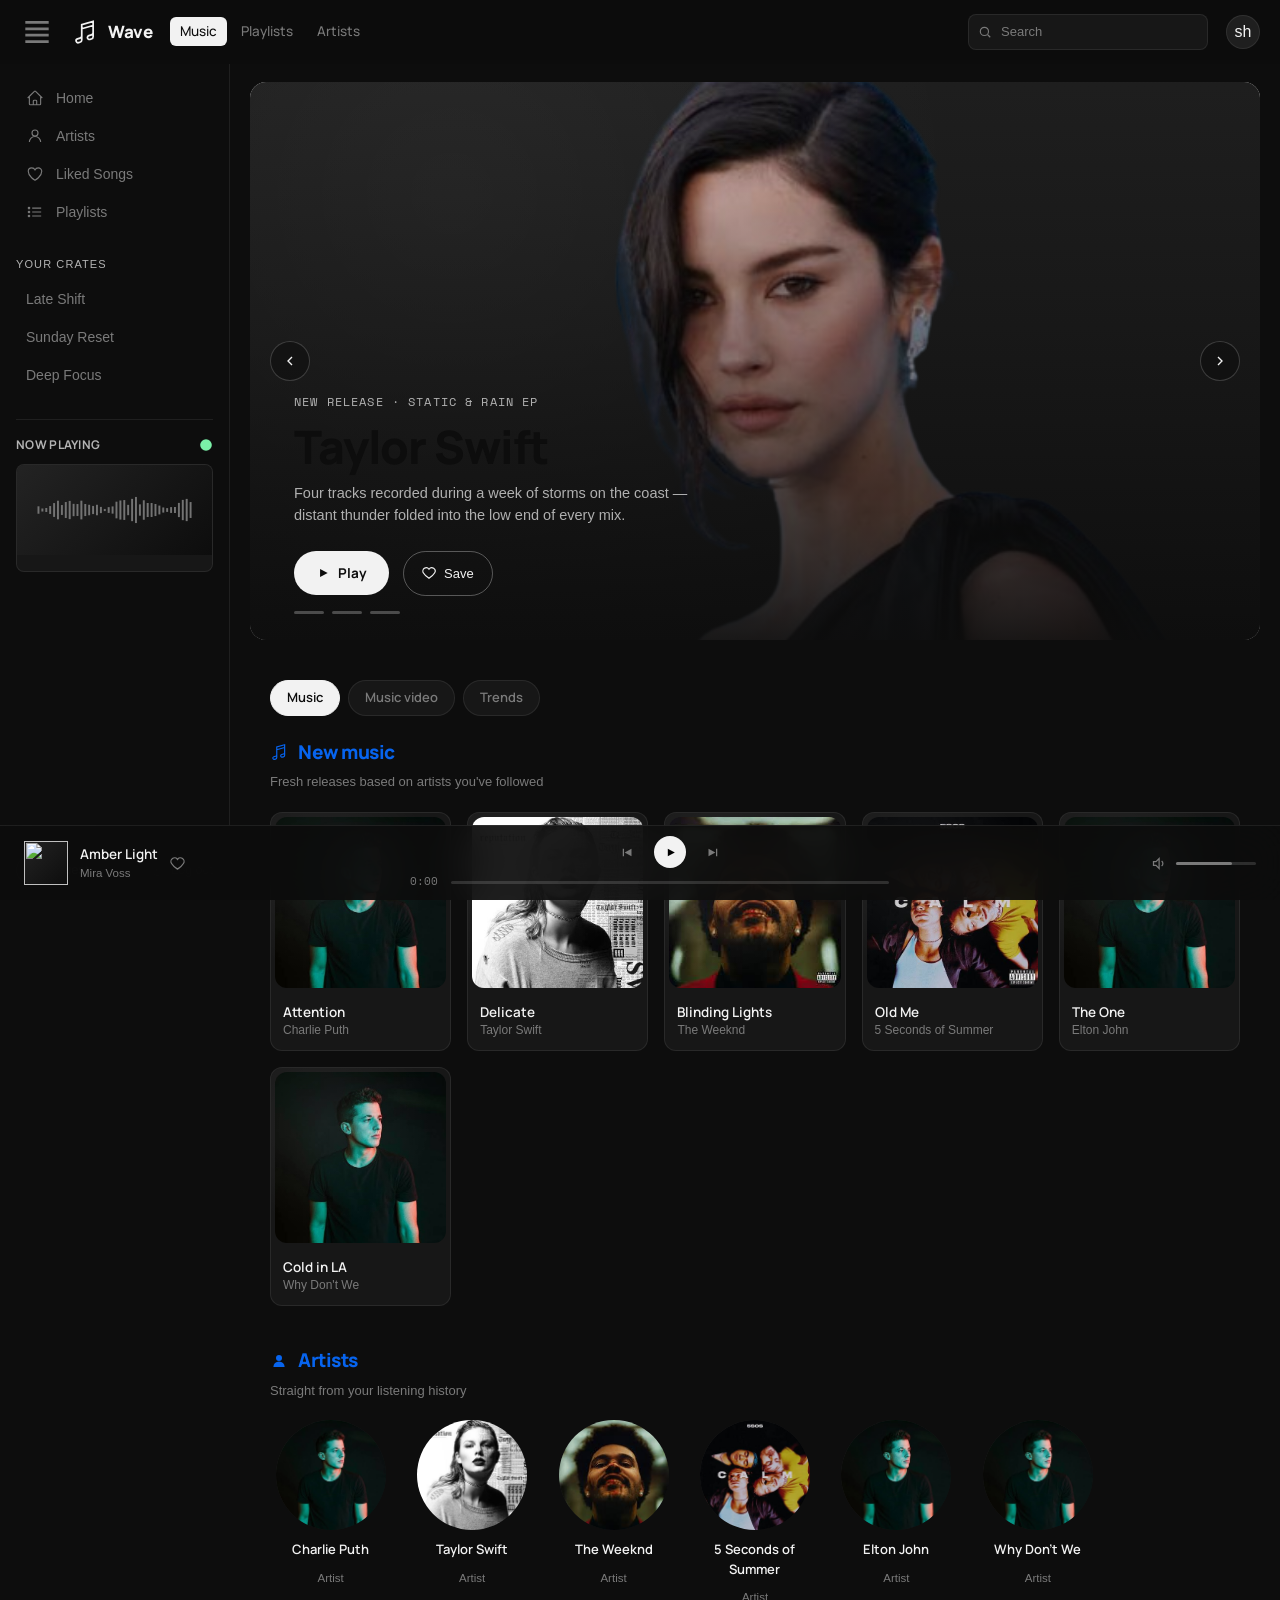
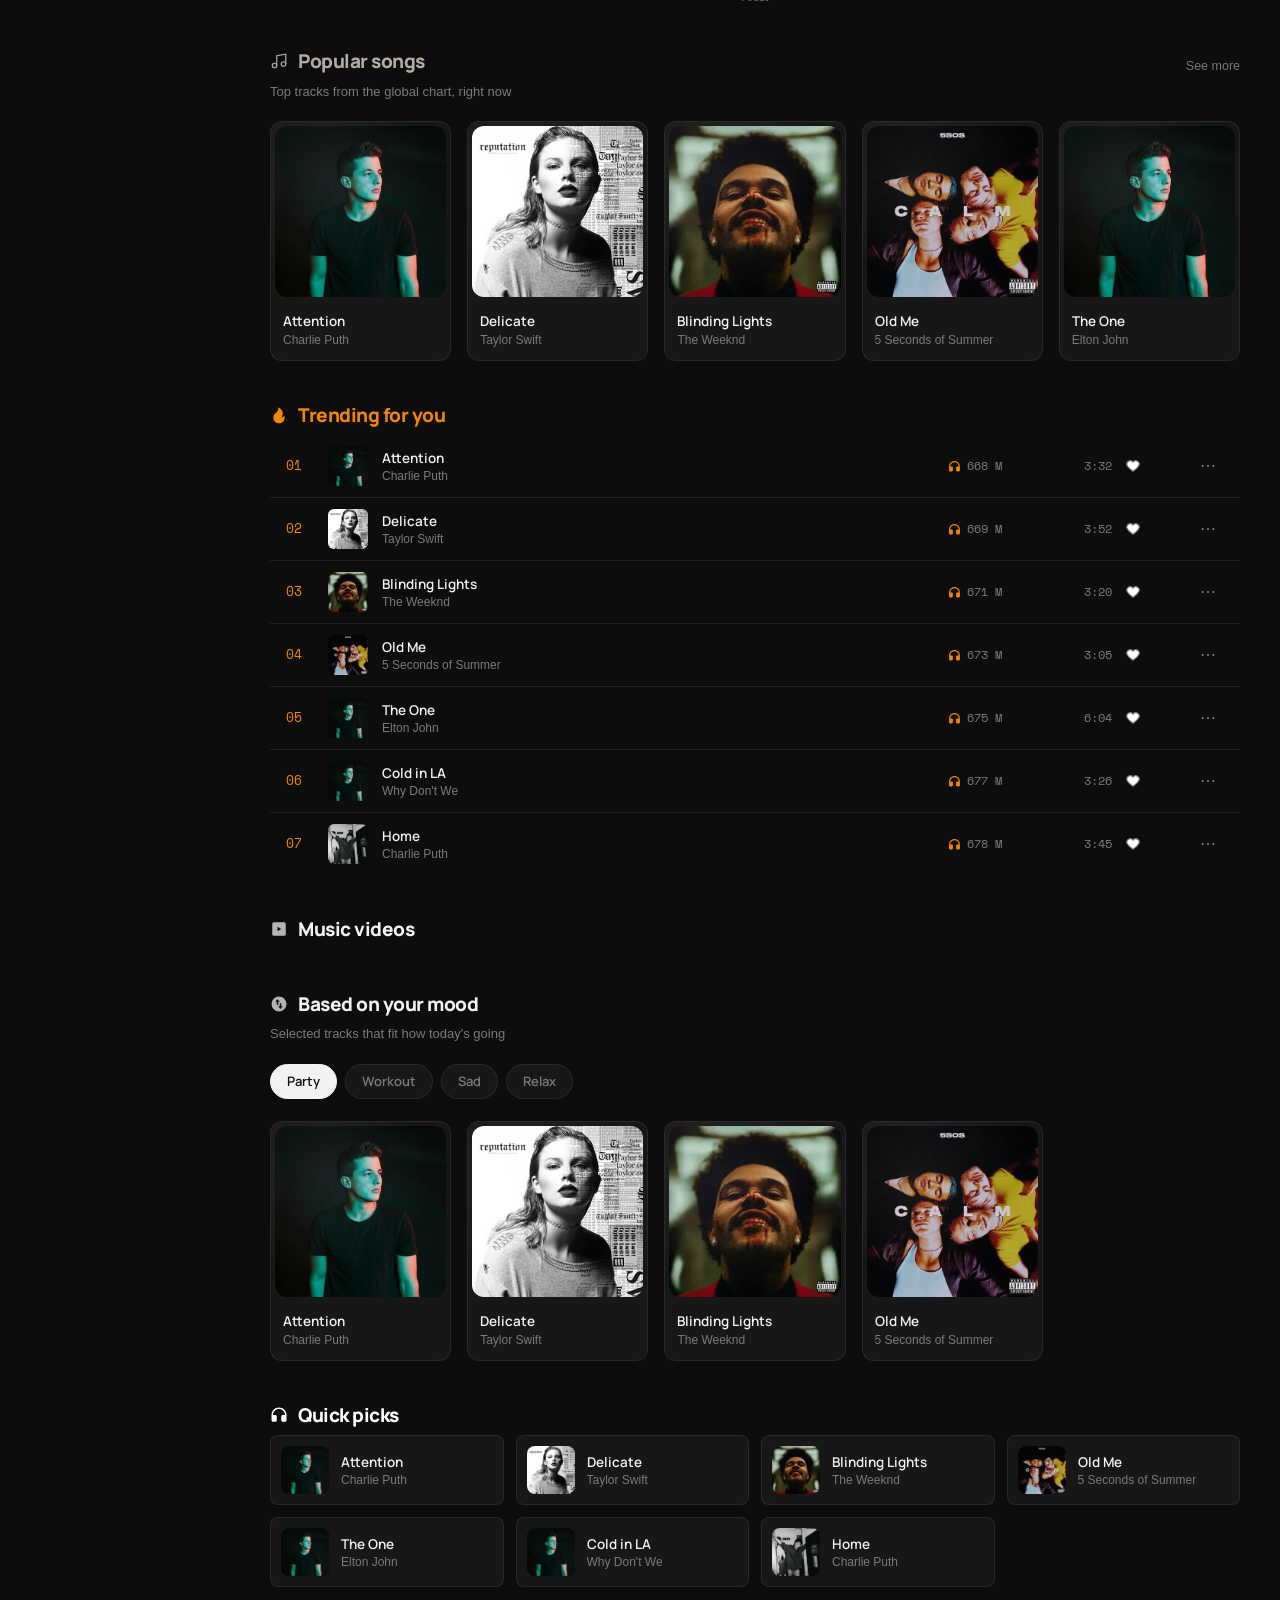
==== commit 33e2fe1b: "seek player btn" ====
--- a/index.html
+++ b/index.html
@@ -304,7 +304,7 @@
   <div class="pb-center">
     <div class="pb-buttons">
       <button id="pb-prev" aria-label="Previous"><svg viewBox="0 0 24 24" fill="currentColor"><path d="M6 6h2v12H6zM20 6L9 12l11 6z"/></svg></button>
-      <button class="pb-play" id="pb-play" aria-label="Play"><svg id="pb-play-icon" viewBox="0 0 24 24" fill="currentColor"><path d="M7 5l13 7-13 7z"/></svg></button>
+      <button class="pb-play cursor-pointer" id="pb-play" aria-label="Play"><svg id="pb-play-icon" viewBox="0 0 24 24" fill="black"><path d="M7 5l13 7-13 7z"/></svg></button>
       <button id="pb-next" aria-label="Next"><svg viewBox="0 0 24 24" fill="currentColor"><path d="M18 6h-2v12h2zM4 6l11 6L4 18z"/></svg></button>
     </div>
     <!-- //seek bar  -->
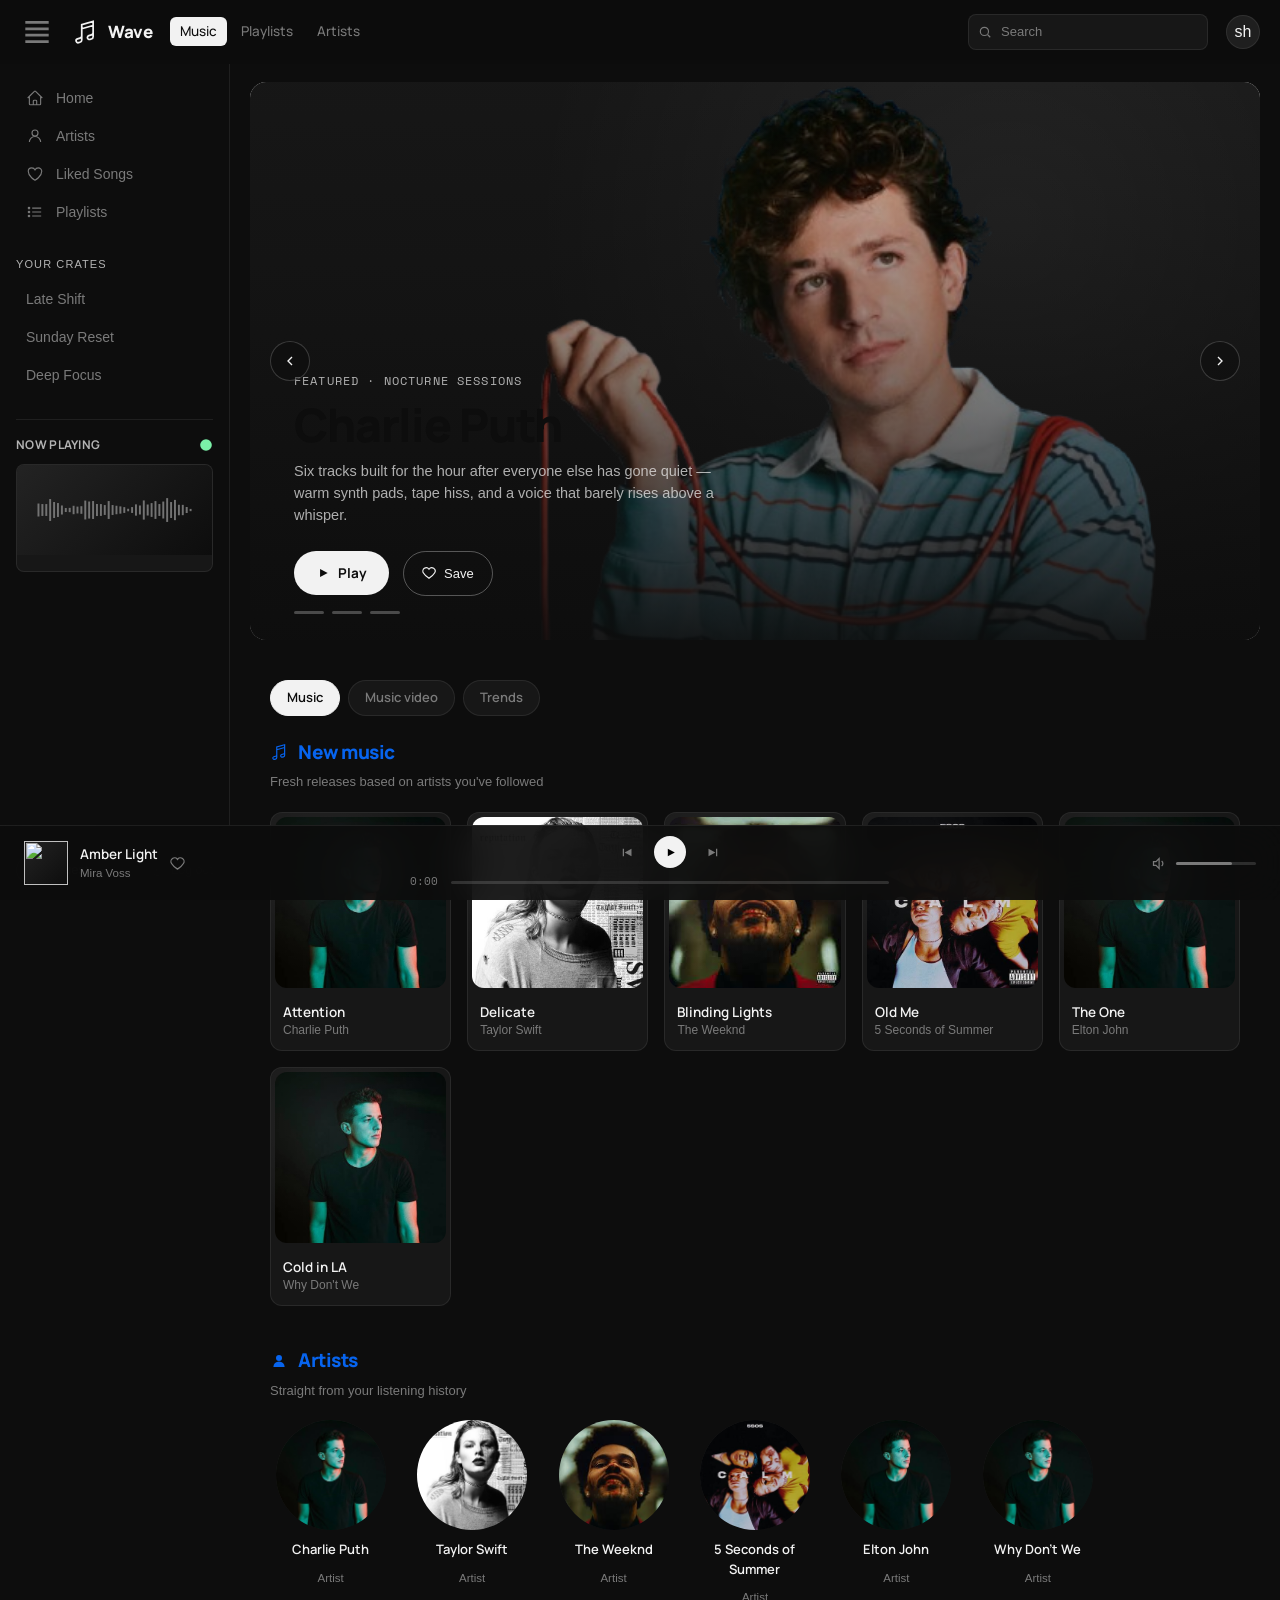
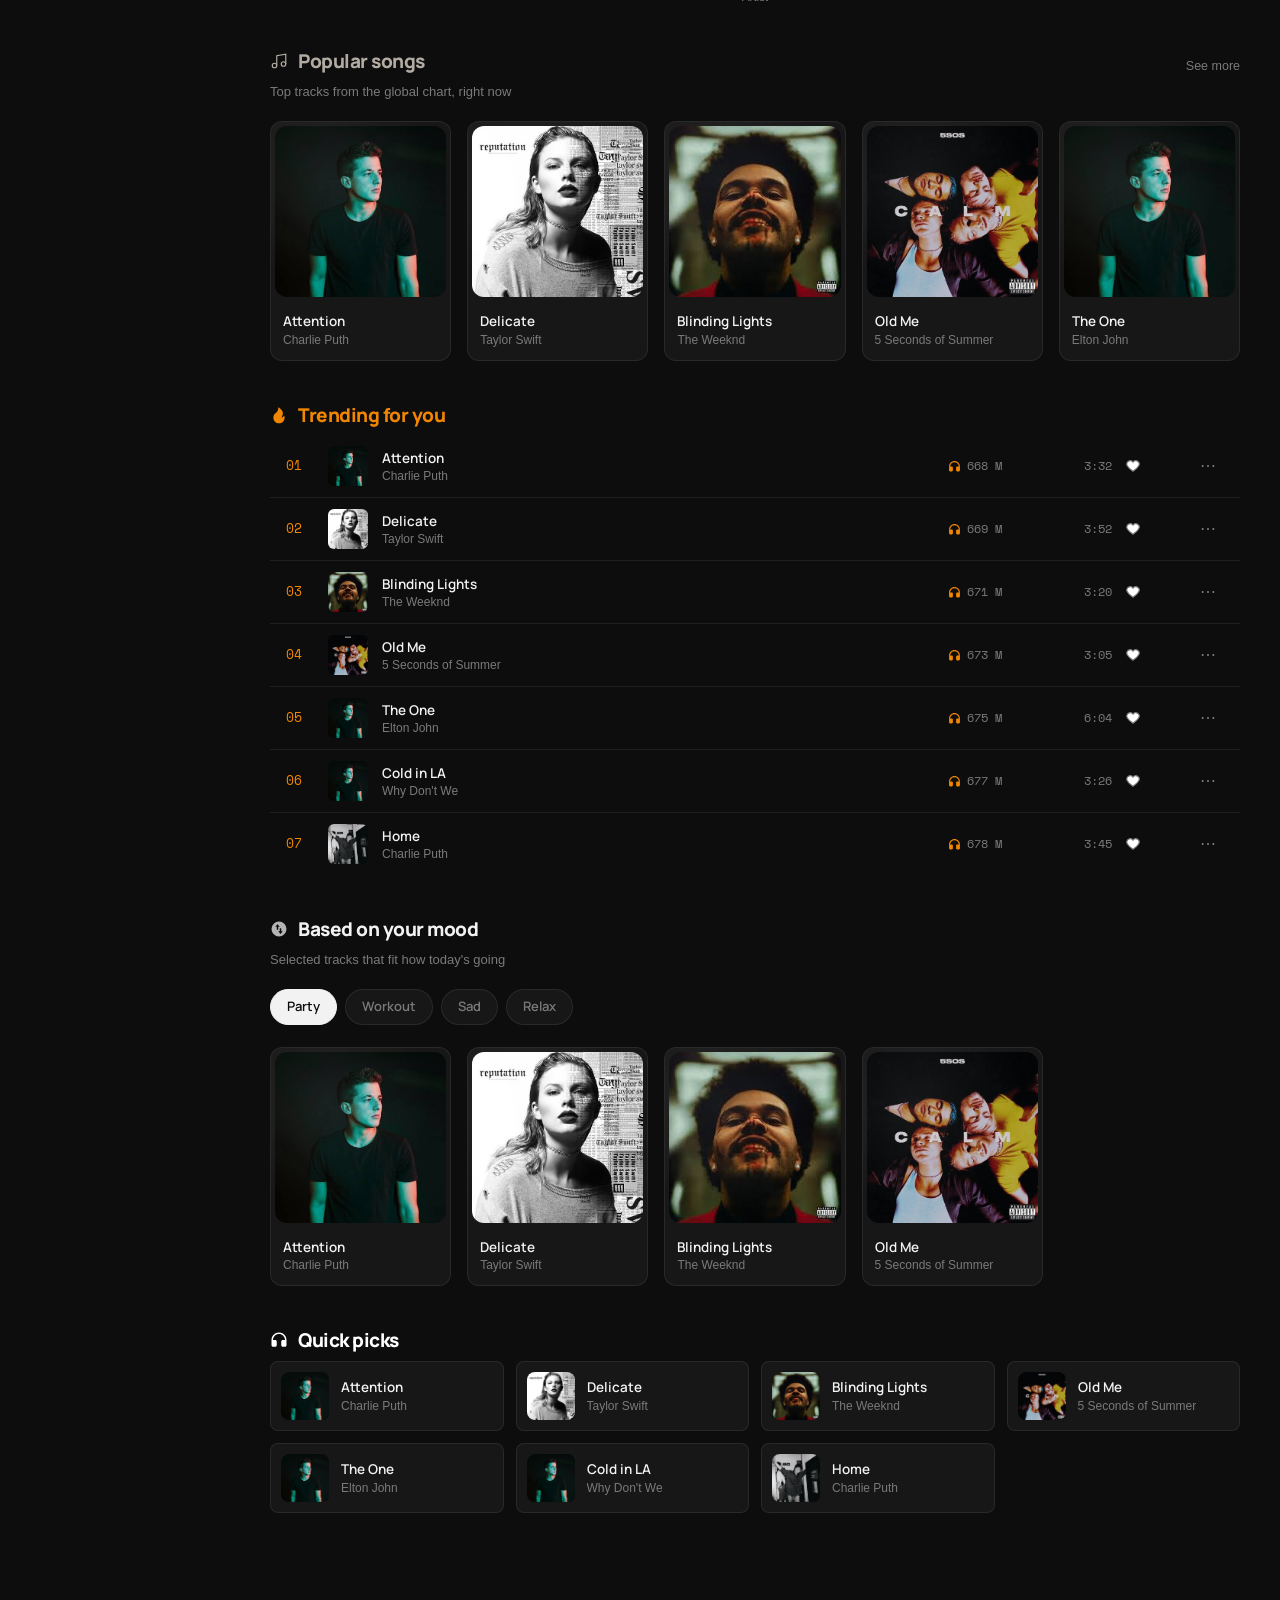
==== commit df4513d4: "previous btn" ====
--- a/index.html
+++ b/index.html
@@ -224,16 +224,6 @@
       <div class="trend-list" id="trendList"></div>
     </section>
 
-    <!-- VIDEOS  _+_+_+_+_+_+_+_++_+_+_++_+_+_+_+_+)_()&(&*)_(*)(^*&*)_^*&  _+_+_+_+_+_+_+_++_+_+_++_+_+_+_+_+)_()&(&*)_(*)(^*&*)_^*&  -->
-    <section class="sec" id="videos">
-      <div class="sec-head">
-        <h2 class="sec-title">
-          <svg viewBox="0 0 24 24" fill="currentColor"><rect x="3" y="3" width="18" height="18" rx="2"/><path d="M10 9l5 3-5 3z" fill="var(--color-ink)"/></svg>
-          Music videos
-        </h2>
-      </div>
-      <div class="grid-cards" id="videoGrid"></div>
-    </section>
 
     <!--  MOOD  _+_+_+_+_+_+_+_++_+_+_++_+_+_+_+_+)_()&(&*)_(*)(^*&*)_^*&  _+_+_+_+_+_+_+_++_+_+_++_+_+_+_+_+)_()&(&*)_(*)(^*&*)_^*& -->
     <section class="sec" id="moodBased">
@@ -263,18 +253,6 @@
       </div>
       <div class="pick-row" id="pickRow"></div>
     </section>
-
-    <!-- ================= ALBUMS ================= -->
-    <!-- <section class="sec" id="albums" style="padding-bottom:2.5rem;">
-      <div class="sec-head">
-        <h2 class="sec-title">
-          <svg viewBox="0 0 24 24" fill="currentColor"><circle cx="12" cy="12" r="10"/><circle cx="12" cy="12" r="3" fill="var(--color-ink)"/></svg>
-          Albums for you
-        </h2>
-      </div>
-      <div class="hscroll" id="albumRow"></div>
-    </section> -->
-
 
     <!-- ////////search section  _+_+_+_+_+_+_+_++_+_+_++_+_+_+_+_+)_()&(&*)_(*)(^*&*)_^*&  _+_+_+_+_+_+_+_++_+_+_++_+_+_+_+_+)_()&(&*)_(*)(^*&*)_^*&  -->
     <section class="sec" id="searchSection">
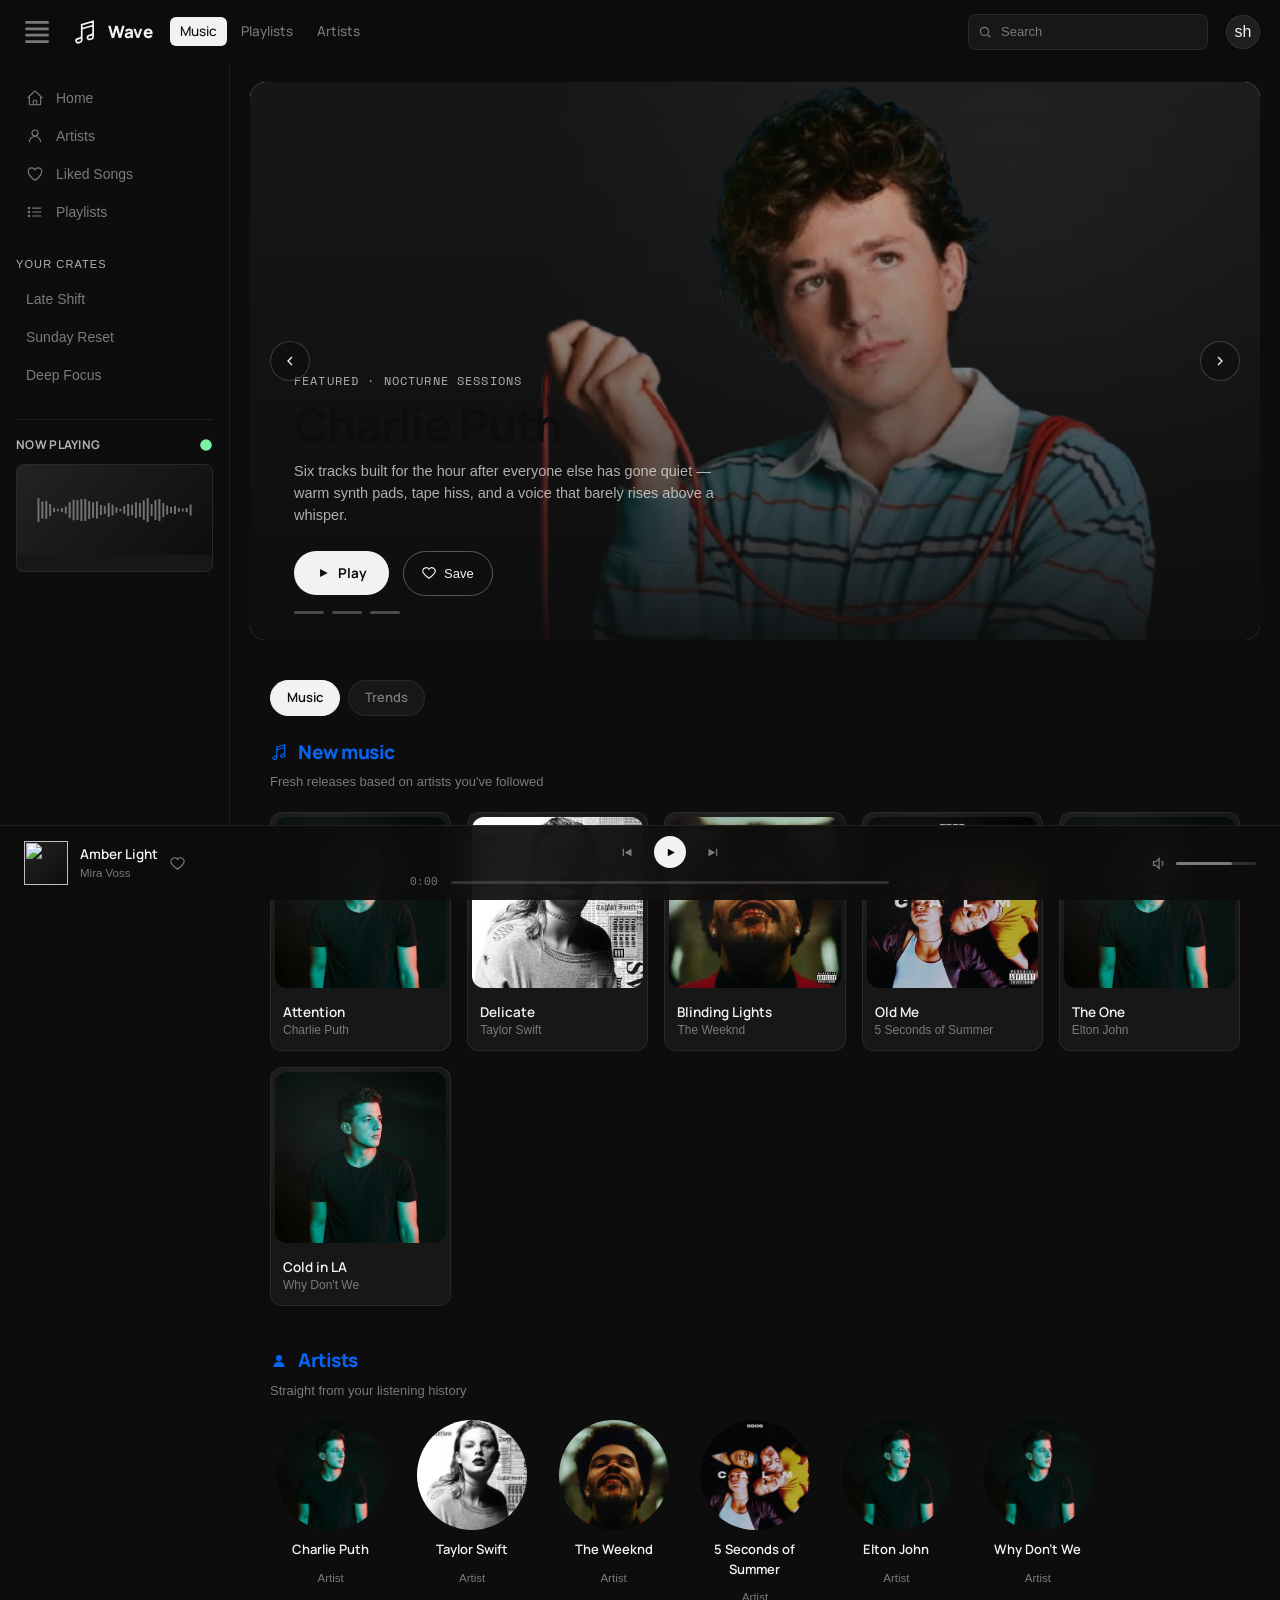
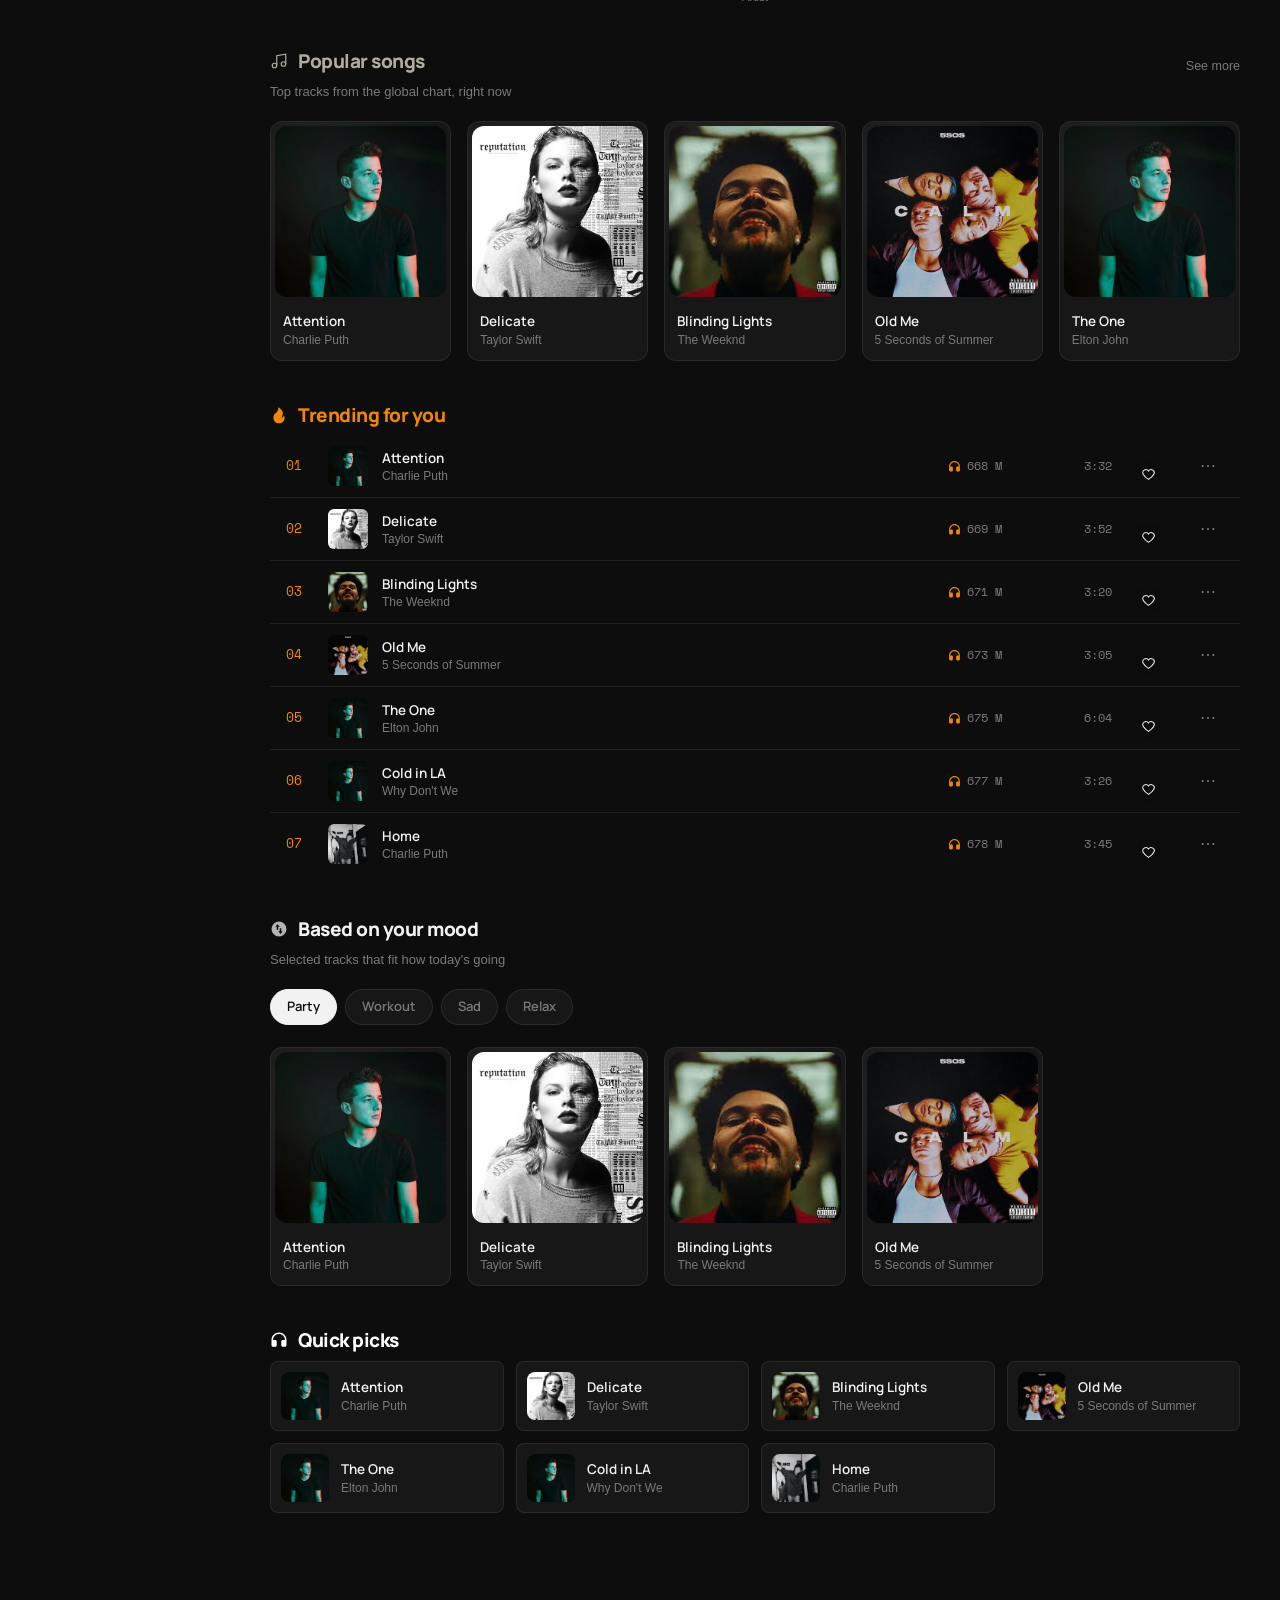
==== commit ef57e286: "player btn like btn" ====
--- a/index.html
+++ b/index.html
@@ -175,7 +175,6 @@
     <section class="sec" id="newMusic">
       <div class="chip-row">
         <button class="chip is-active">Music</button>
-        <button class="chip">Music video</button>
         <button class="chip">Trends</button>
       </div>
       <div class="sec-head">
--- a/stylesheet/out.css
+++ b/stylesheet/out.css
@@ -292,6 +292,9 @@
   .text-white {
     color: var(--color-white);
   }
+  .opacity-100\! {
+    opacity: 100% !important;
+  }
 }
 @layer base {
   @font-face {
@@ -1287,6 +1290,9 @@
     translate: var(--tw-translate-x) var(--tw-translate-y);
     opacity: 100%;
   }
+  .trend-row:hover .likeBtn {
+    opacity: 100%;
+  }
   .trend-main {
     min-width: calc(var(--spacing) * 0);
   }
@@ -1322,11 +1328,6 @@
     text-align: right;
     font-family: var(--font-mono);
     font-size: 11.5px;
-    color: var(--color-fog);
-  }
-  .trend-like svg {
-    height: calc(var(--spacing) * 3.5);
-    width: calc(var(--spacing) * 3.5);
     color: var(--color-fog);
   }
   .trend-like.is-liked svg {
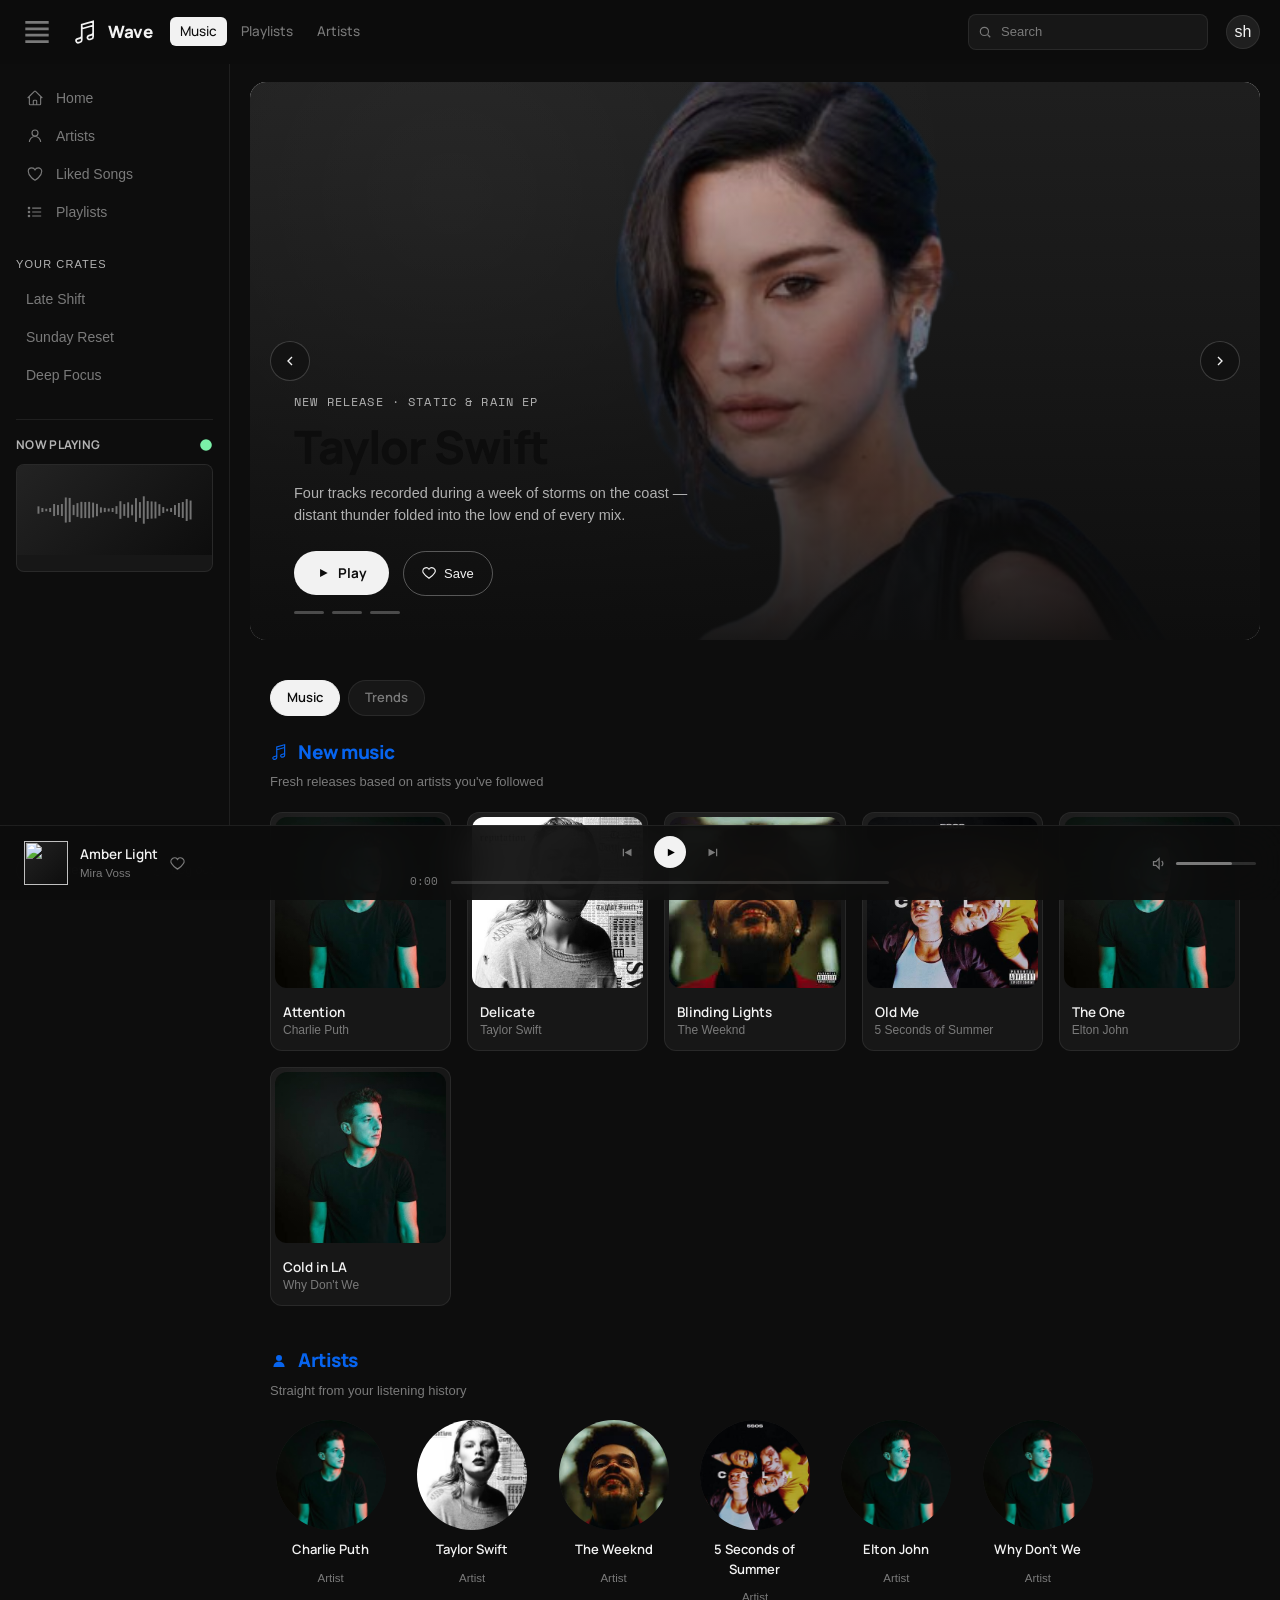
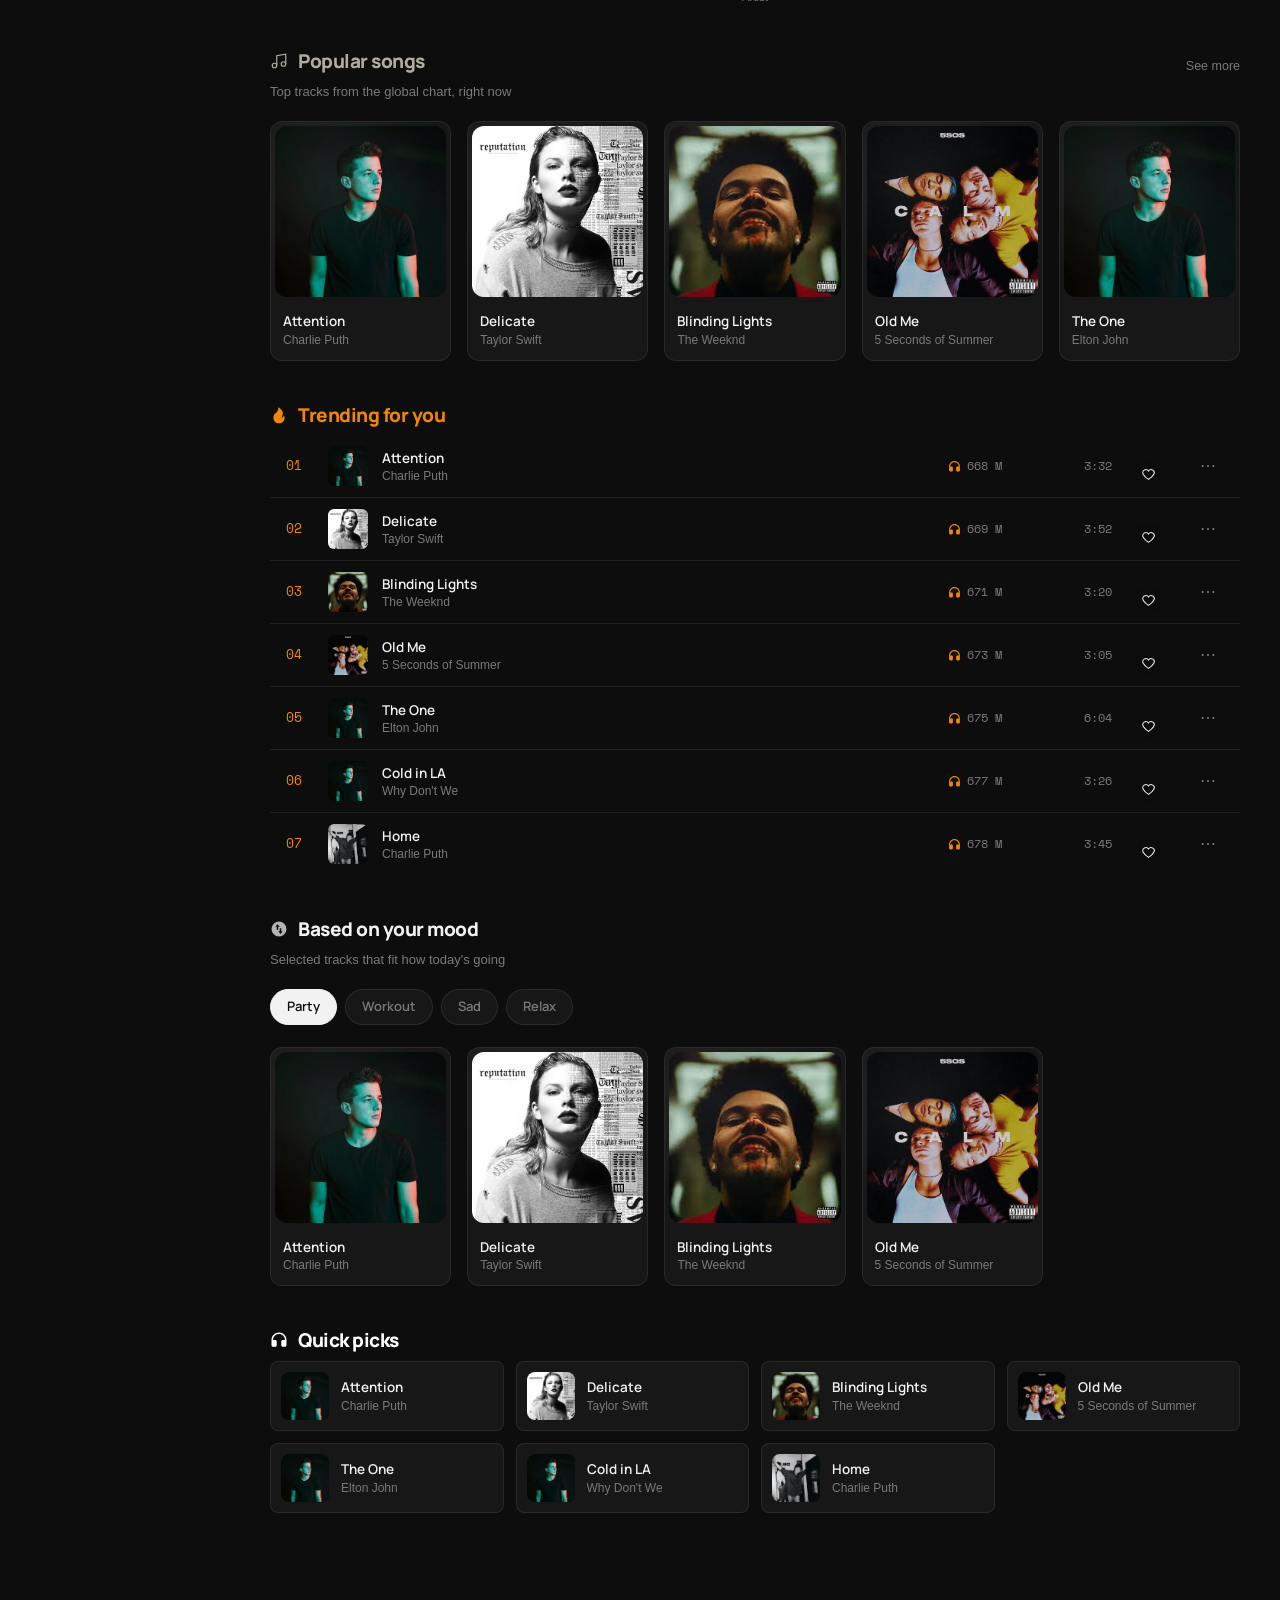
==== commit b3d3a1e1: "liked songs" ====
--- a/index.html
+++ b/index.html
@@ -39,15 +39,15 @@
 <div class="app side-collapsed" id="app">
   <aside class="side">
     <nav class="side-nav">
-      <a href="#" class="side-item">
+      <a href="#" class="side-item" id="homeLink">
         <svg viewBox="0 0 24 24" fill="none" stroke="currentColor" stroke-width="1.5"><path d="m2.25 12 8.954-8.955c.44-.439 1.152-.439 1.591 0L21.75 12M4.5 9.75v10.125c0 .621.504 1.125 1.125 1.125H9.75v-4.875c0-.621.504-1.125 1.125-1.125h2.25c.621 0 1.125.504 1.125 1.125V21h4.125c.621 0 1.125-.504 1.125-1.125V9.75M8.25 21h8.25"/></svg>
         Home
       </a>
-      <a href="#artists" class="side-item">
+      <a href="#artists" class="side-item" id="artistsLink">
         <svg viewBox="0 0 24 24" fill="none" stroke="currentColor" stroke-width="1.5"><circle cx="12" cy="8" r="4"/><path d="M4.5 20.1a7.5 7.5 0 0115 0"/></svg>
         Artists
       </a>
-      <a href="#" class="side-item">
+      <a href="#" class="side-item" id="likedSongsLink">
         <svg viewBox="0 0 24 24" fill="none" stroke="currentColor" stroke-width="1.5"><path d="M21 8.25c0-2.485-2.099-4.5-4.688-4.5-1.935 0-3.597 1.126-4.312 2.733-.715-1.607-2.377-2.733-4.313-2.733C5.1 3.75 3 5.765 3 8.25c0 7.22 9 12 9 12s9-4.78 9-12Z"/></svg>
         Liked songs
       </a>
@@ -260,6 +260,17 @@
   </div>
   <div class="grid-cards" id="searchSectionGrid"></div>
     </section>
+
+
+<!-- //////////////////////// liked songs  _+_+_+_+_+_+_+_++_+_+_++_+_+_+_+_+)_()&(&*)_(*)(^*&*)_^*&  _+_+_+_+_+_+_+_++_+_+_++_+_+_+_+_+)_()&(&*)_(*)(^*&*)_^*& -->
+ <section class="sec" id="likedSection">
+  <div class="sec-head">
+    <h2 class="sec-title">Liked songs</h2>
+  </div>
+  <div class="grid-cards" id="likedSectionGrid"></div>
+</section>
+
+
   </div>
 </div>
 
--- a/stylesheet/out.css
+++ b/stylesheet/out.css
@@ -1638,6 +1638,13 @@
       transition: none !important;
     }
   }
+  #likedSection {
+    display: none;
+  }
+  #likedSection.is-visible {
+    display: flex;
+    flex-direction: column;
+  }
 }
 @property --tw-translate-x {
   syntax: "*";
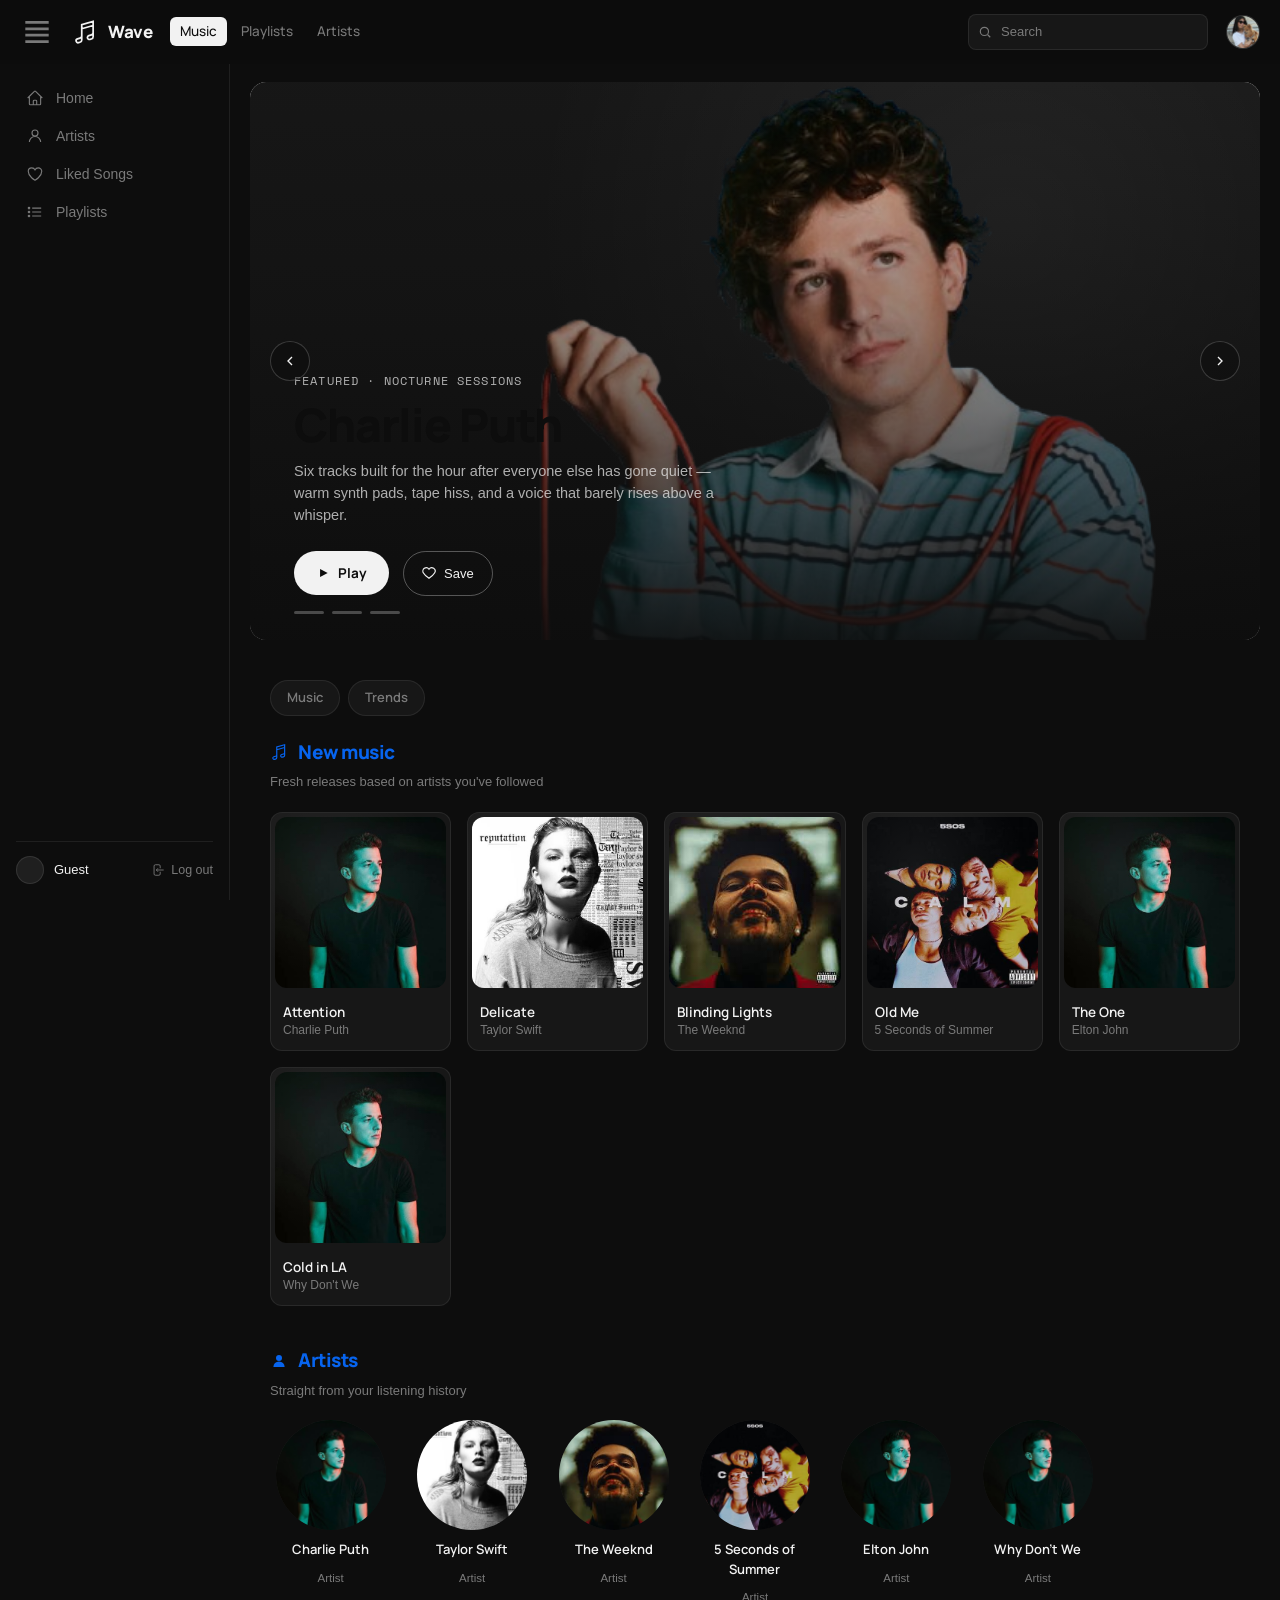
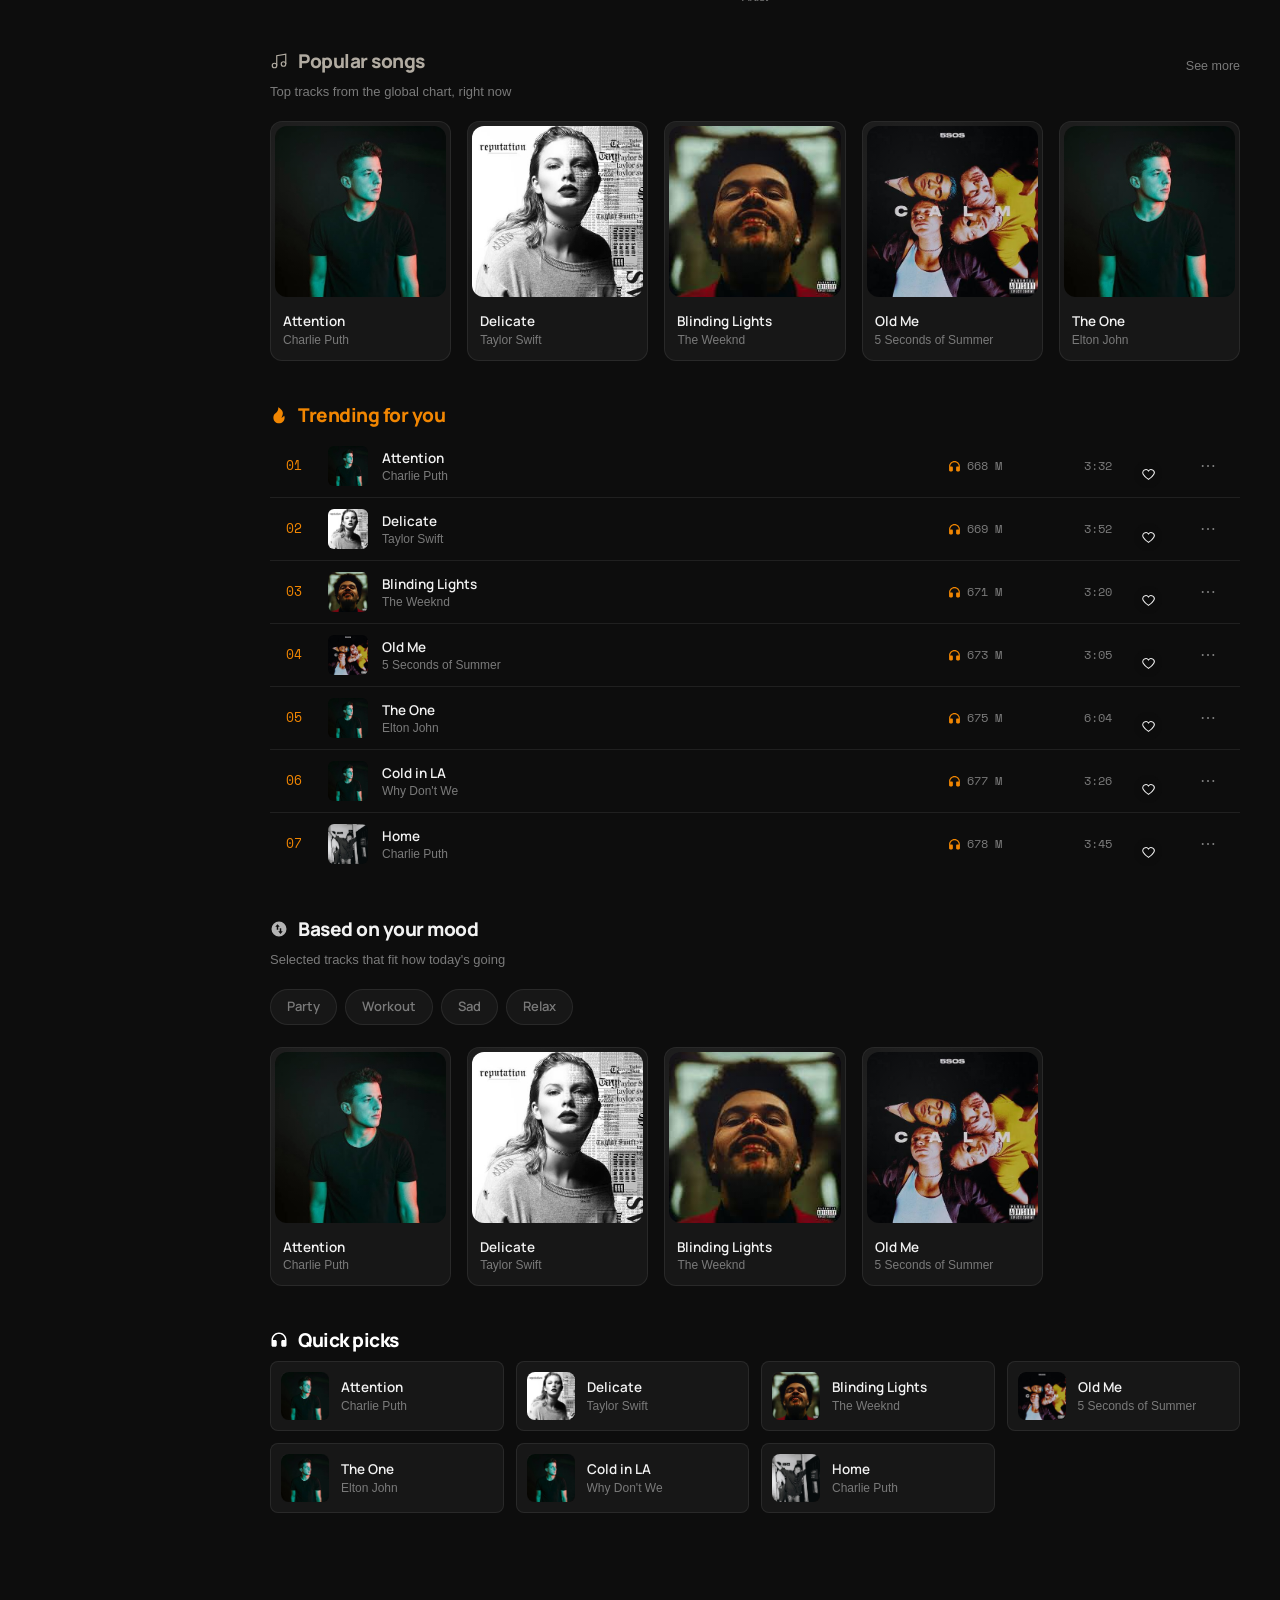
==== commit 9e4a06f3: "fixes" ====
--- a/index.html
+++ b/index.html
@@ -33,7 +33,9 @@
     <svg viewBox="0 0 24 24" fill="none" stroke="currentColor" stroke-width="2"><circle cx="11" cy="11" r="7"/><path d="M21 21l-4.3-4.3"/></svg>
     <input type="text" placeholder="Search" id="inp">
   </div>
-  <button class="avatar-btn" aria-label="Account">sh</button>
+  <figure class="avatar-btn overflow-hidden" aria-label="Account">
+       <img src="images/shaliz.JPG" alt="" class="w-full h-full object-cover">
+  </figure>
 </header>
 
 <div class="app side-collapsed" id="app">
@@ -57,14 +59,14 @@
       </a>
     </nav>
 
-    <div>
+    <!-- <div>
       <div class="side-label">Your crates</div>
       <nav class="side-nav">
         <a href="#" class="side-item">Late Shift</a>
         <a href="#" class="side-item">Sunday Reset</a>
         <a href="#" class="side-item">Deep Focus</a>
       </nav>
-    </div>
+    </div> -->
 
     <div class="nowPlaying">
       <div class="nowPlaying-head">
@@ -111,7 +113,7 @@
               <svg viewBox="0 0 24 24" fill="currentColor"><path d="M7 5l13 7-13 7z"/></svg>
               Play
             </button>
-            <button class="slide-secondary">
+            <button class="slide-secondary" data-save-hero="0">
               <svg viewBox="0 0 24 24" fill="none" stroke="currentColor" stroke-width="2"><path d="M12 21s-7-4.6-9.5-9A5.5 5.5 0 0112 5.5 5.5 5.5 0 0121.5 12c-2.5 4.4-9.5 9-9.5 9z"/></svg>
               Save
             </button>
@@ -132,7 +134,7 @@
               <svg viewBox="0 0 24 24" fill="currentColor"><path d="M7 5l13 7-13 7z"/></svg>
               Play
             </button>
-            <button class="slide-secondary">
+            <button class="slide-secondary" data-save-hero="1">
               <svg viewBox="0 0 24 24" fill="none" stroke="currentColor" stroke-width="2"><path d="M12 21s-7-4.6-9.5-9A5.5 5.5 0 0112 5.5 5.5 5.5 0 0121.5 12c-2.5 4.4-9.5 9-9.5 9z"/></svg>
               Save
             </button>
@@ -153,7 +155,7 @@
               <svg viewBox="0 0 24 24" fill="currentColor"><path d="M7 5l13 7-13 7z"/></svg>
               Play
             </button>
-            <button class="slide-secondary">
+            <button class="slide-secondary" data-save-hero="2">
               <svg viewBox="0 0 24 24" fill="none" stroke="currentColor" stroke-width="2"><path d="M12 21s-7-4.6-9.5-9A5.5 5.5 0 0112 5.5 5.5 5.5 0 0121.5 12c-2.5 4.4-9.5 9-9.5 9z"/></svg>
               Save
             </button>
@@ -174,7 +176,7 @@
     <!-- NEW MUSIC _+_+_+_+_+_+_+_++_+_+_++_+_+_+_+_+)_()&(&*)_(*)(^*&*)_^*&  _+_+_+_+_+_+_+_++_+_+_++_+_+_+_+_+)_()&(&*)_(*)(^*&*)_^*& -->
     <section class="sec" id="newMusic">
       <div class="chip-row">
-        <button class="chip is-active">Music</button>
+        <button class="chip">Music</button>
         <button class="chip">Trends</button>
       </div>
       <div class="sec-head">
@@ -234,7 +236,7 @@
       </div>
       <p class="sec-sub">Selected tracks that fit how today's going</p>
       <div class="chip-row">
-        <button class="chip is-active">Party</button>
+        <button class="chip">Party</button>
         <button class="chip">Workout</button>
         <button class="chip">Sad</button>
         <button class="chip">Relax</button>
@@ -281,8 +283,8 @@
        <img src="" alt="" class="w-full h-full object-cover" id="playerImg">
     </figure>
     <div class="pb-meta">
-      <div class="pb-title" id="pb-title">Amber Light</div>
-      <div class="pb-artist" id="pb-artist">Mira Voss</div>
+      <div class="pb-title" id="pb-title"></div>
+      <div class="pb-artist" id="pb-artist"></div>
     </div>
     <button class="pb-like" id="pb-like" aria-label="Like">
       <svg viewBox="0 0 24 24" fill="none" stroke="currentColor" stroke-width="2"><path d="M12 21s-7-4.6-9.5-9A5.5 5.5 0 0112 5.5 5.5 5.5 0 0121.5 12c-2.5 4.4-9.5 9-9.5 9z"/></svg>
--- a/stylesheet/out.css
+++ b/stylesheet/out.css
@@ -628,6 +628,7 @@
     width: calc(var(--spacing) * 3.5);
   }
   .nowPlaying {
+    margin-top: auto;
     display: none;
     border-top-style: var(--tw-border-style);
     border-top-width: 1px;
@@ -637,10 +638,8 @@
     }
     padding-top: calc(var(--spacing) * 4);
   }
-  @media (min-width: 1100px) {
-    .nowPlaying {
-      display: block;
-    }
+  .nowPlaying.has-song {
+    display: block;
   }
   .nowPlaying-head {
     margin-bottom: calc(var(--spacing) * 2.5);
@@ -1459,7 +1458,7 @@
     bottom: calc(var(--spacing) * 0);
     left: calc(var(--spacing) * 0);
     z-index: 80;
-    display: grid;
+    display: none;
     align-items: center;
     gap: calc(var(--spacing) * 5);
     border-top-style: var(--tw-border-style);
@@ -1479,13 +1478,8 @@
     backdrop-filter: var(--tw-backdrop-blur,) var(--tw-backdrop-brightness,) var(--tw-backdrop-contrast,) var(--tw-backdrop-grayscale,) var(--tw-backdrop-hue-rotate,) var(--tw-backdrop-invert,) var(--tw-backdrop-opacity,) var(--tw-backdrop-saturate,) var(--tw-backdrop-sepia,);
     grid-template-columns: 260px 1fr 200px;
   }
-  @media (max-width: 900px) {
-    .player-bar {
-      grid-template-columns: 1fr auto;
-    }
-    .pb-center, .pb-volume {
-      display: none;
-    }
+  .player-bar.has-song {
+    display: grid;
   }
   .pb-track {
     display: flex;
@@ -1644,6 +1638,12 @@
   #likedSection.is-visible {
     display: flex;
     flex-direction: column;
+  }
+  .slide-secondary.is-liked {
+    border-color: color-mix(in srgb, #fff 70%, transparent);
+    @supports (color: color-mix(in lab, red, red)) {
+      border-color: color-mix(in oklab, var(--color-white) 70%, transparent);
+    }
   }
 }
 @property --tw-translate-x {
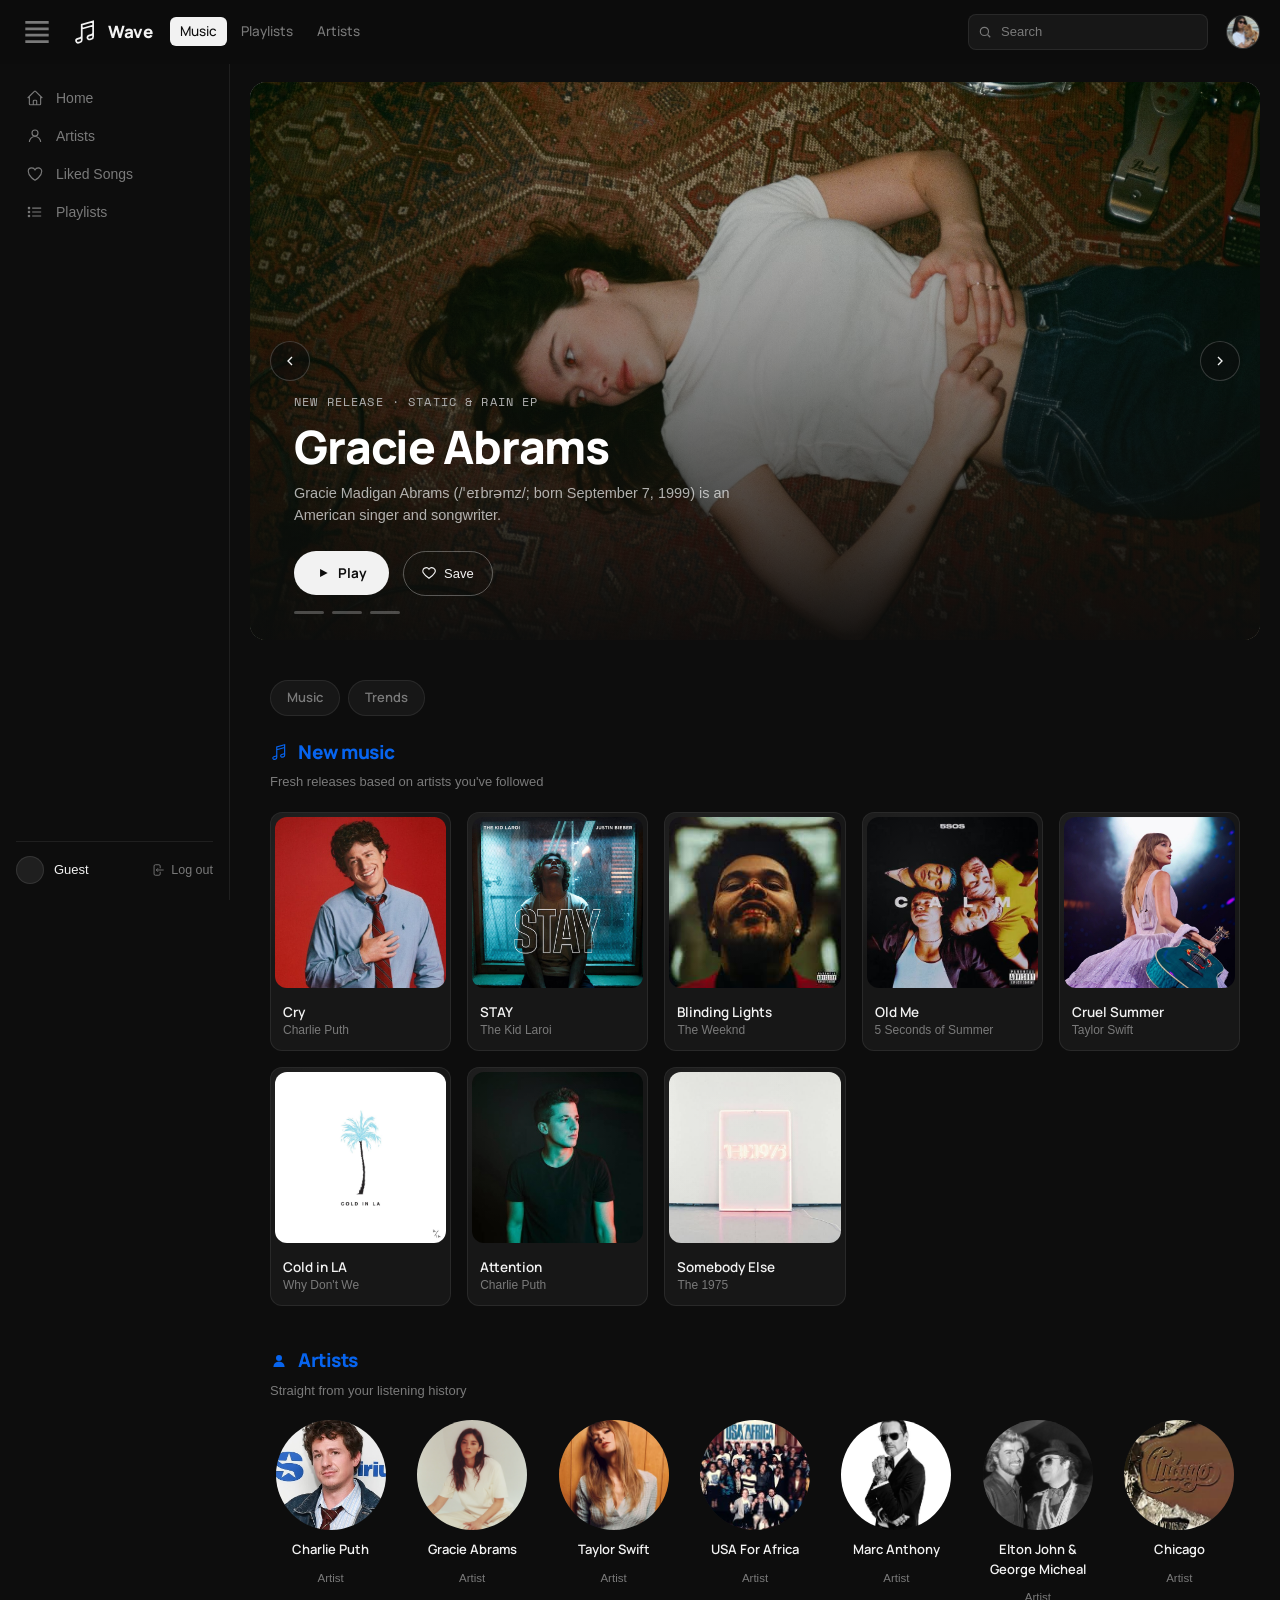
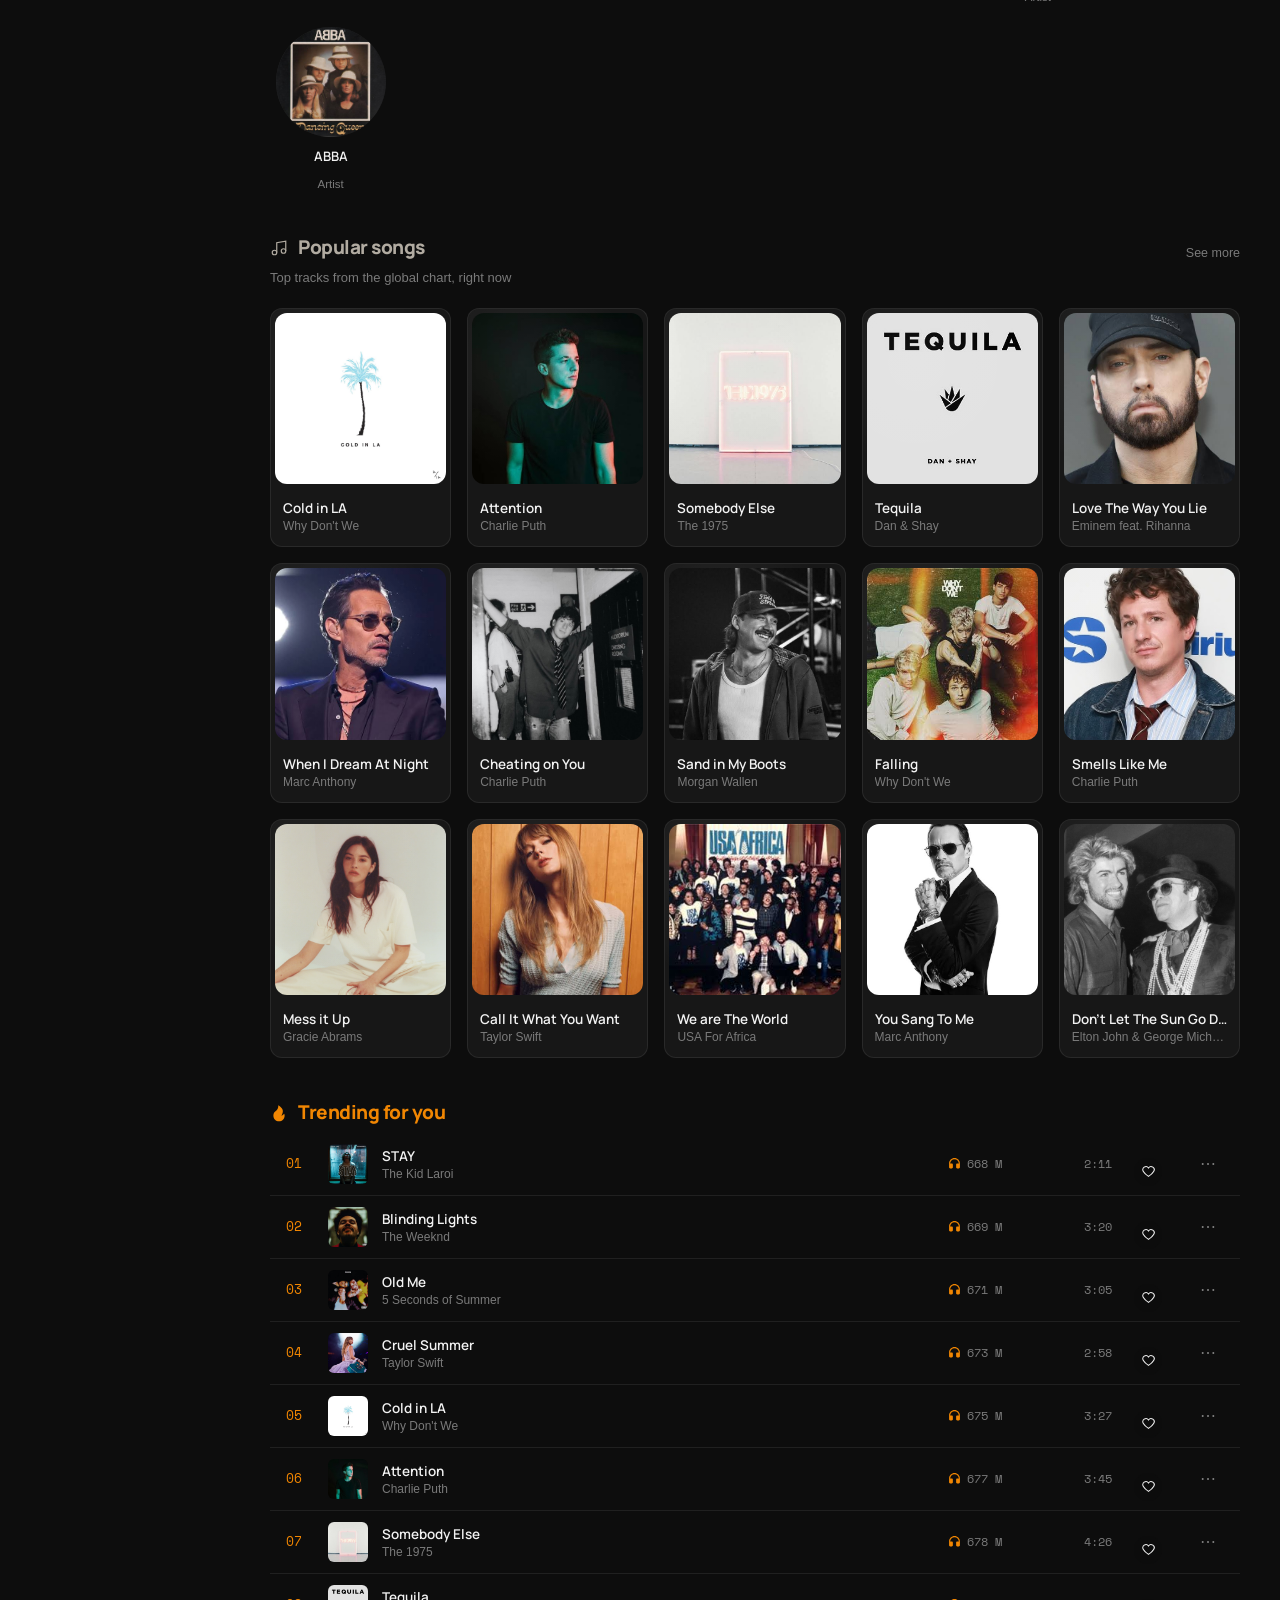
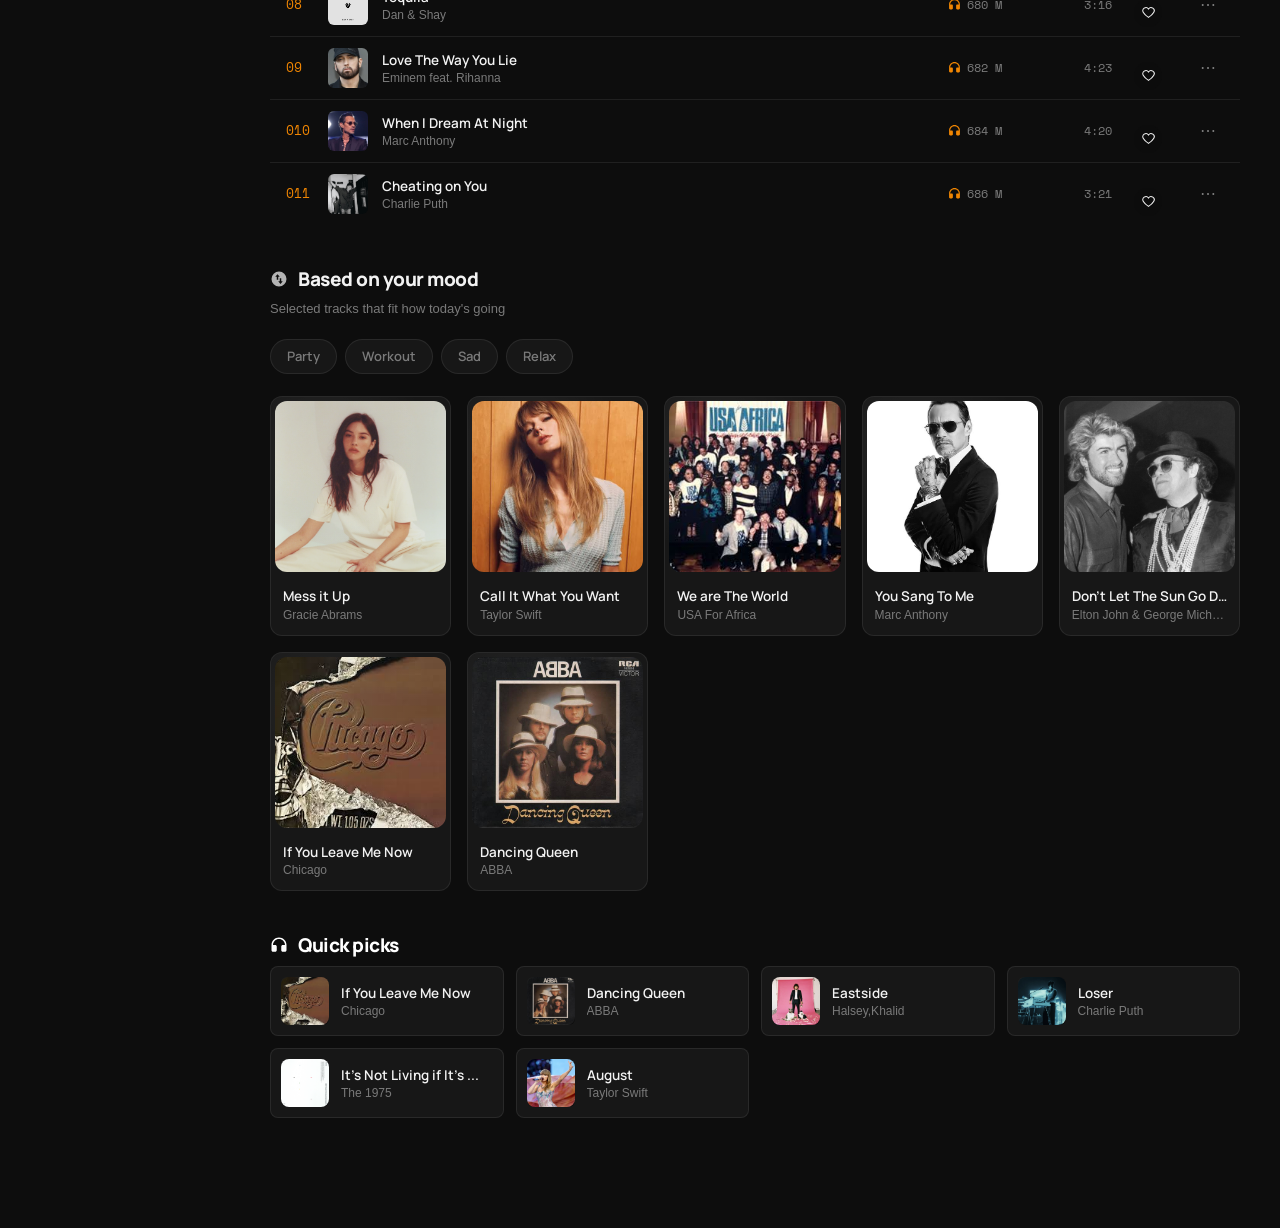
==== commit fc076c69: "last calls" ====
--- a/index.html
+++ b/index.html
@@ -53,7 +53,7 @@
         <svg viewBox="0 0 24 24" fill="none" stroke="currentColor" stroke-width="1.5"><path d="M21 8.25c0-2.485-2.099-4.5-4.688-4.5-1.935 0-3.597 1.126-4.312 2.733-.715-1.607-2.377-2.733-4.313-2.733C5.1 3.75 3 5.765 3 8.25c0 7.22 9 12 9 12s9-4.78 9-12Z"/></svg>
         Liked songs
       </a>
-      <a href="#" class="side-item">
+      <a href="#" class="side-item" id="playlistsLink">
         <svg viewBox="0 0 24 24" fill="none" stroke="currentColor" stroke-width="1.5"><path d="M8.25 6.75h12M8.25 12h12m-12 5.25h12"/><circle cx="4" cy="6.75" r="1"/><circle cx="4" cy="12" r="1"/><circle cx="4" cy="17.25" r="1"/></svg>
         Playlists
       </a>
@@ -107,7 +107,7 @@
         <div class="slide-body">
           <div class="slide-eyebrow">Featured · Nocturne Sessions</div>
           <h1 class="slide-title">Mira Voss</h1>
-          <p class="slide-desc">Six tracks built for the hour after everyone else has gone quiet — warm synth pads, tape hiss, and a voice that barely rises above a whisper.</p>
+          <p class="slide-desc">American singer-songwriter, musician, and record producer. His initial exposure came through the viral success of his song covers uploaded to YouTube. Puth signed with the record label eleveneleven in 2011</p>
           <div class="slide-actions">
             <button class="slide-play" data-play-hero="0">
               <svg viewBox="0 0 24 24" fill="currentColor"><path d="M7 5l13 7-13 7z"/></svg>
@@ -128,7 +128,7 @@
         <div class="slide-body">
           <div class="slide-eyebrow">New release · Static &amp; Rain EP</div>
           <h1 class="slide-title">Hollow Coast</h1>
-          <p class="slide-desc">Four tracks recorded during a week of storms on the coast — distant thunder folded into the low end of every mix.</p>
+          <p class="slide-desc">Gracie Madigan Abrams (/ˈeɪbrəmz/; born September 7, 1999) is an American singer and songwriter.</p>
           <div class="slide-actions">
             <button class="slide-play" data-play-hero="1">
               <svg viewBox="0 0 24 24" fill="currentColor"><path d="M7 5l13 7-13 7z"/></svg>
@@ -149,7 +149,7 @@
         <div class="slide-body">
           <div class="slide-eyebrow">Charting · Slow Burn</div>
           <h1 class="slide-title">Juno Prentice</h1>
-          <p class="slide-desc">Three weeks at the top of the late-night chart, carried by a chorus built entirely from a single held note.</p>
+          <p class="slide-desc">An influential figure in popular culture, Swift is known for her autobiographical songwriting and artistic reinventions. She is the highest-grossing live music artist, the wealthiest female musician, and one of the best-selling music artists of all time.</p>
           <div class="slide-actions">
             <button class="slide-play" data-play-hero="2">
               <svg viewBox="0 0 24 24" fill="currentColor"><path d="M7 5l13 7-13 7z"/></svg>
@@ -270,6 +270,17 @@
     <h2 class="sec-title">Liked songs</h2>
   </div>
   <div class="grid-cards" id="likedSectionGrid"></div>
+</section>
+
+<!-- //////playlist.  _+_+_+_+_+_+_+_++_+_+_++_+_+_+_+_+)_()&(&*)_(*)(^*&*)_^*&  _+_+_+_+_+_+_+_++_+_+_++_+_+_+_+_+)_()&(&*)_(*)(^*&*)_^*&   -->
+
+<section class="sec hidden" id="playlistsSection">
+  <div class="sec-head">
+    <h2 class="sec-title">Playlists</h2>
+    <button id="createPlaylistBtn">+ Create playlist</button>
+  </div>
+
+  <div id="playlistsGrid"></div>
 </section>
 
 
--- a/stylesheet/out.css
+++ b/stylesheet/out.css
@@ -223,6 +223,12 @@
   .flex {
     display: flex;
   }
+  .grid {
+    display: grid;
+  }
+  .hidden {
+    display: none;
+  }
   .size-6 {
     width: calc(var(--spacing) * 6);
     height: calc(var(--spacing) * 6);
@@ -784,6 +790,7 @@
     font-weight: var(--font-weight-extrabold);
     --tw-tracking: var(--tracking-tight);
     letter-spacing: var(--tracking-tight);
+    color: var(--color-white);
   }
   .slide-desc {
     margin-bottom: calc(var(--spacing) * 6);
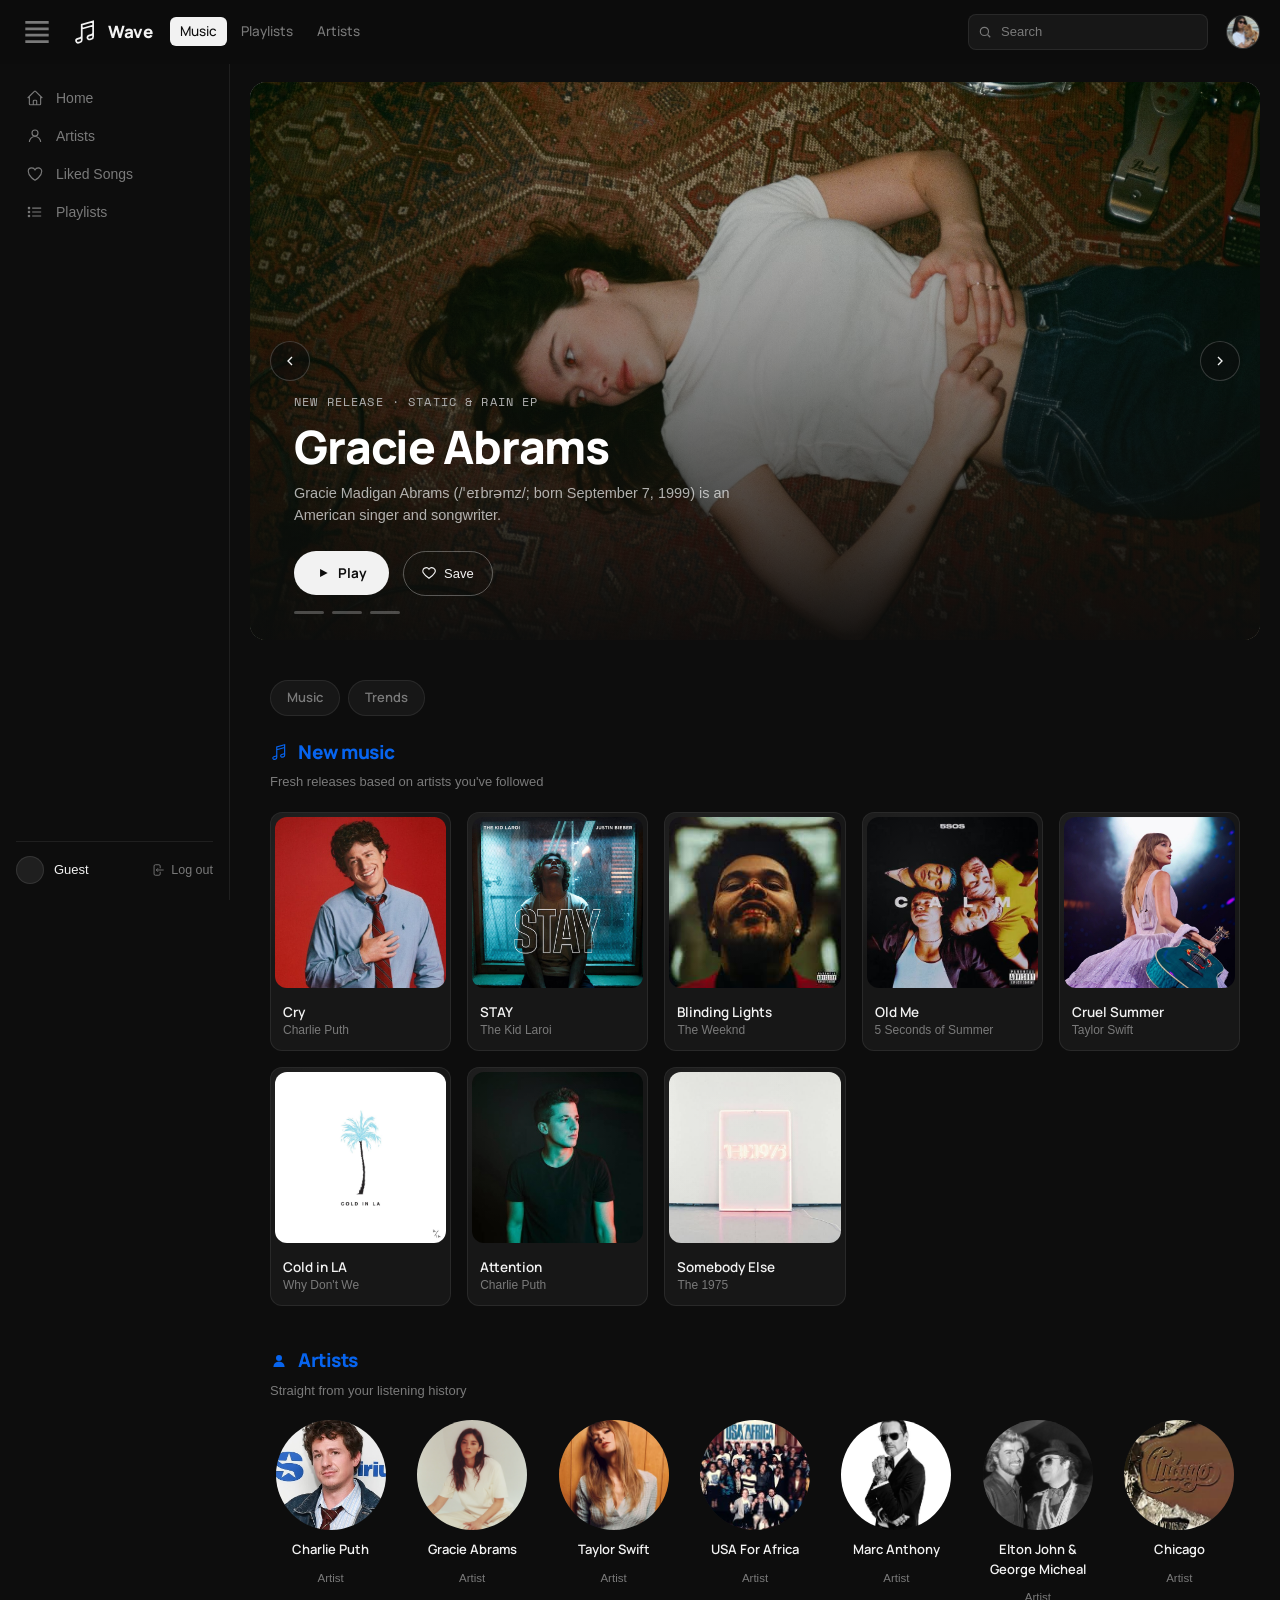
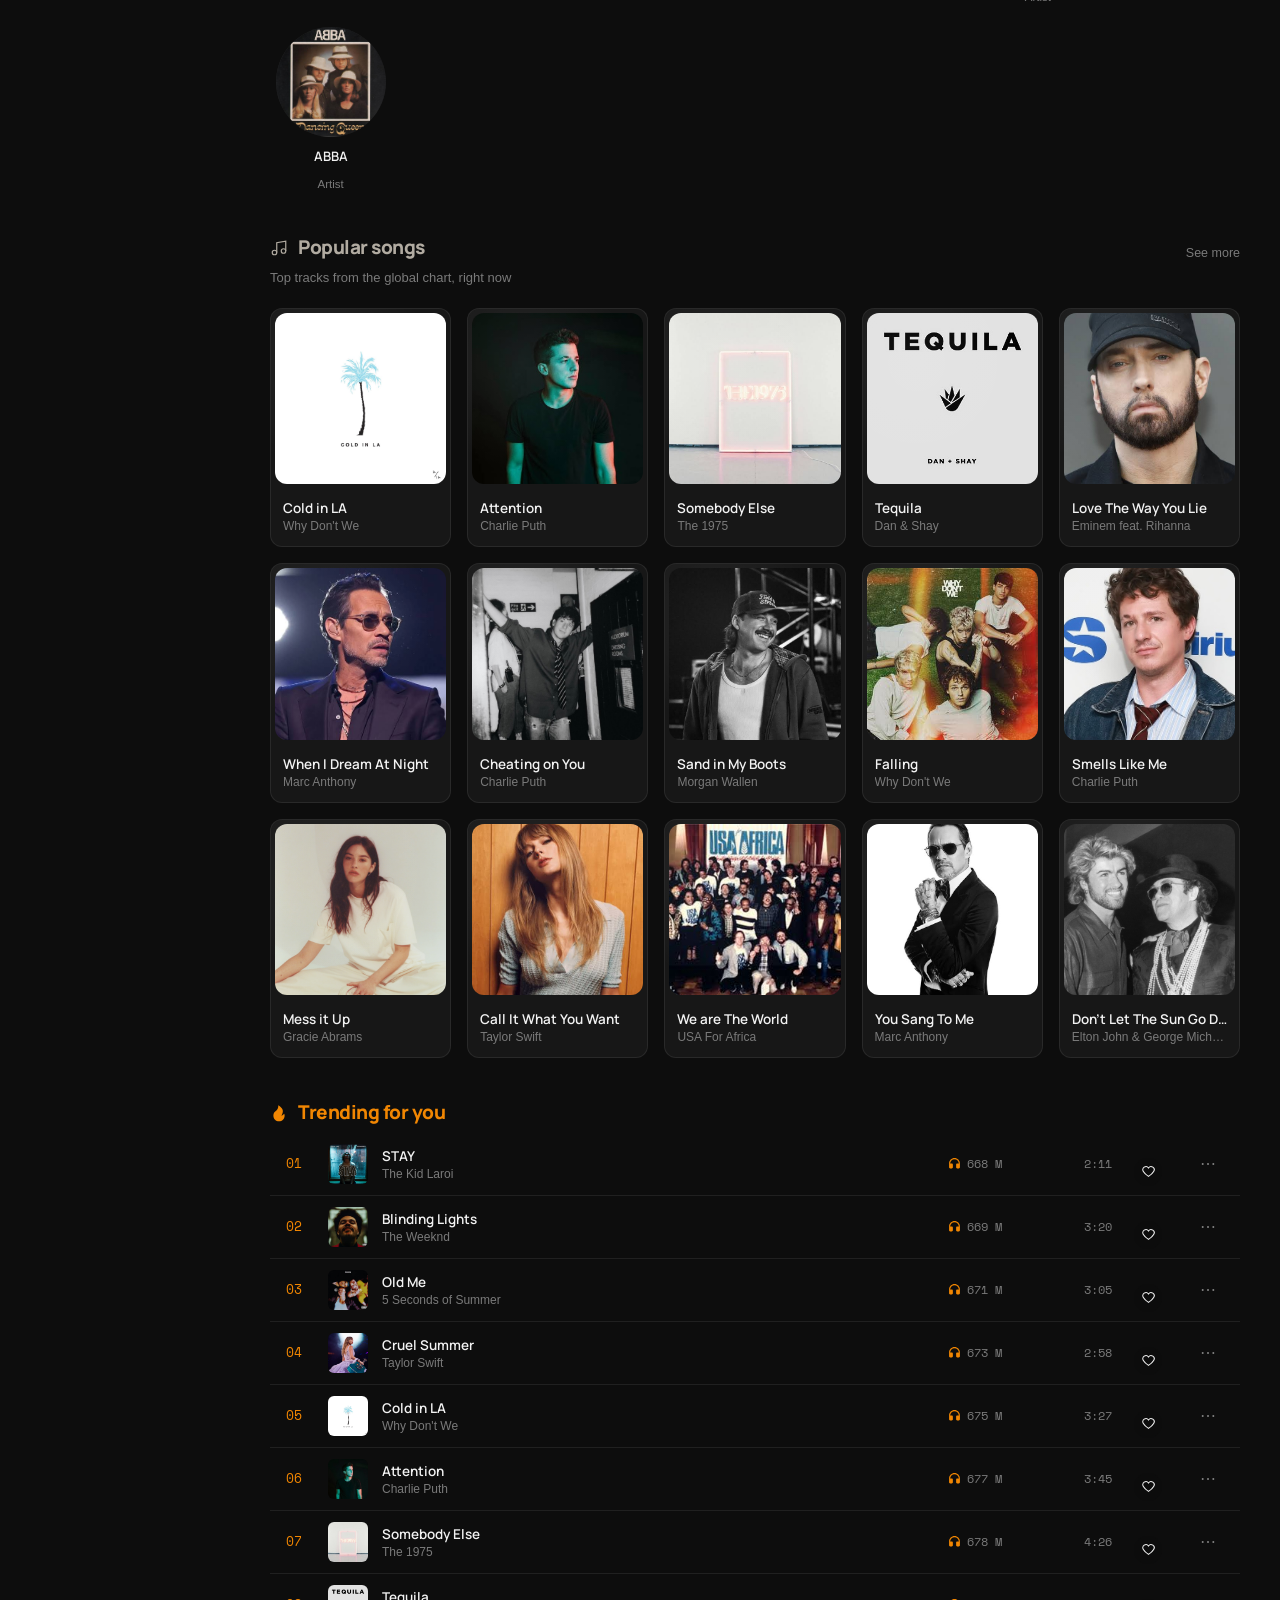
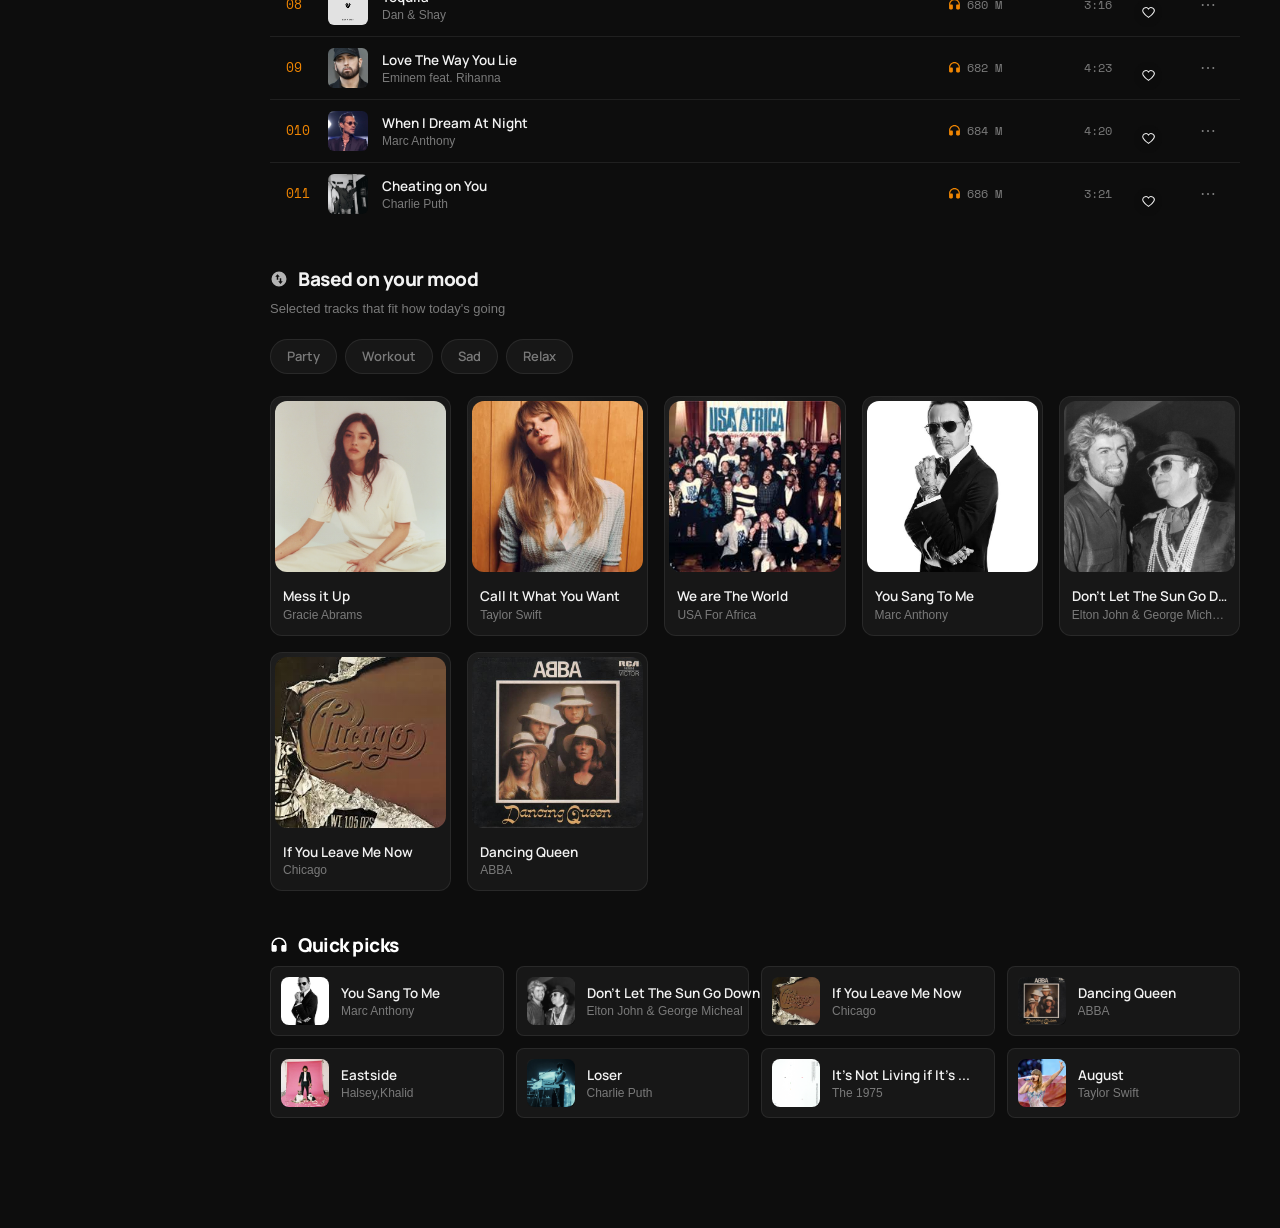
==== commit ff2ba382: "new" ====
--- a/index.html
+++ b/index.html
@@ -59,15 +59,6 @@
       </a>
     </nav>
 
-    <!-- <div>
-      <div class="side-label">Your crates</div>
-      <nav class="side-nav">
-        <a href="#" class="side-item">Late Shift</a>
-        <a href="#" class="side-item">Sunday Reset</a>
-        <a href="#" class="side-item">Deep Focus</a>
-      </nav>
-    </div> -->
-
     <div class="nowPlaying">
       <div class="nowPlaying-head">
         <span>Now playing</span>
